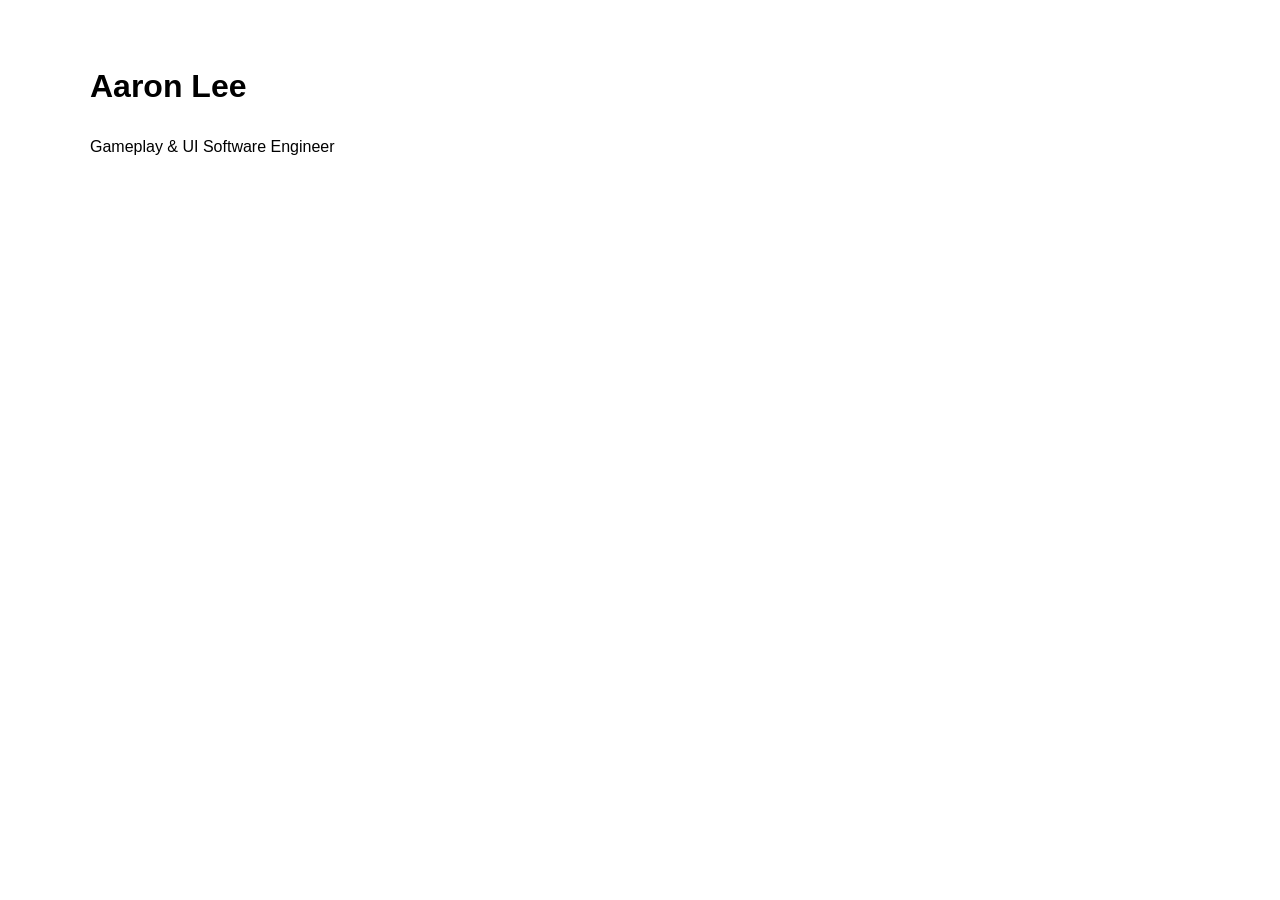
==== index.html @ a0db0496 "added basic files" ====
<!DOCTYPE html>
<html lang="en">
<head>
    <meta charset="UTF-8">
    <meta name="viewport" content="width=device-width, initial-scale=1.0">

    <title>Yoohyup Lee | Gameplay & UI Software Engineer</title>

    <link rel="stylesheet" href="style.css">
</head>

<body>

    <h1>Aaron Lee</h1>

    <p>Gameplay & UI Software Engineer</p>

    <script src="script.js"></script>

</body>
</html>
---- style.css ----
body {
    max-width: 1100px;
    margin: auto;
    padding: 40px;

    font-family: Arial, Helvetica, sans-serif;
    line-height: 1.6;
}
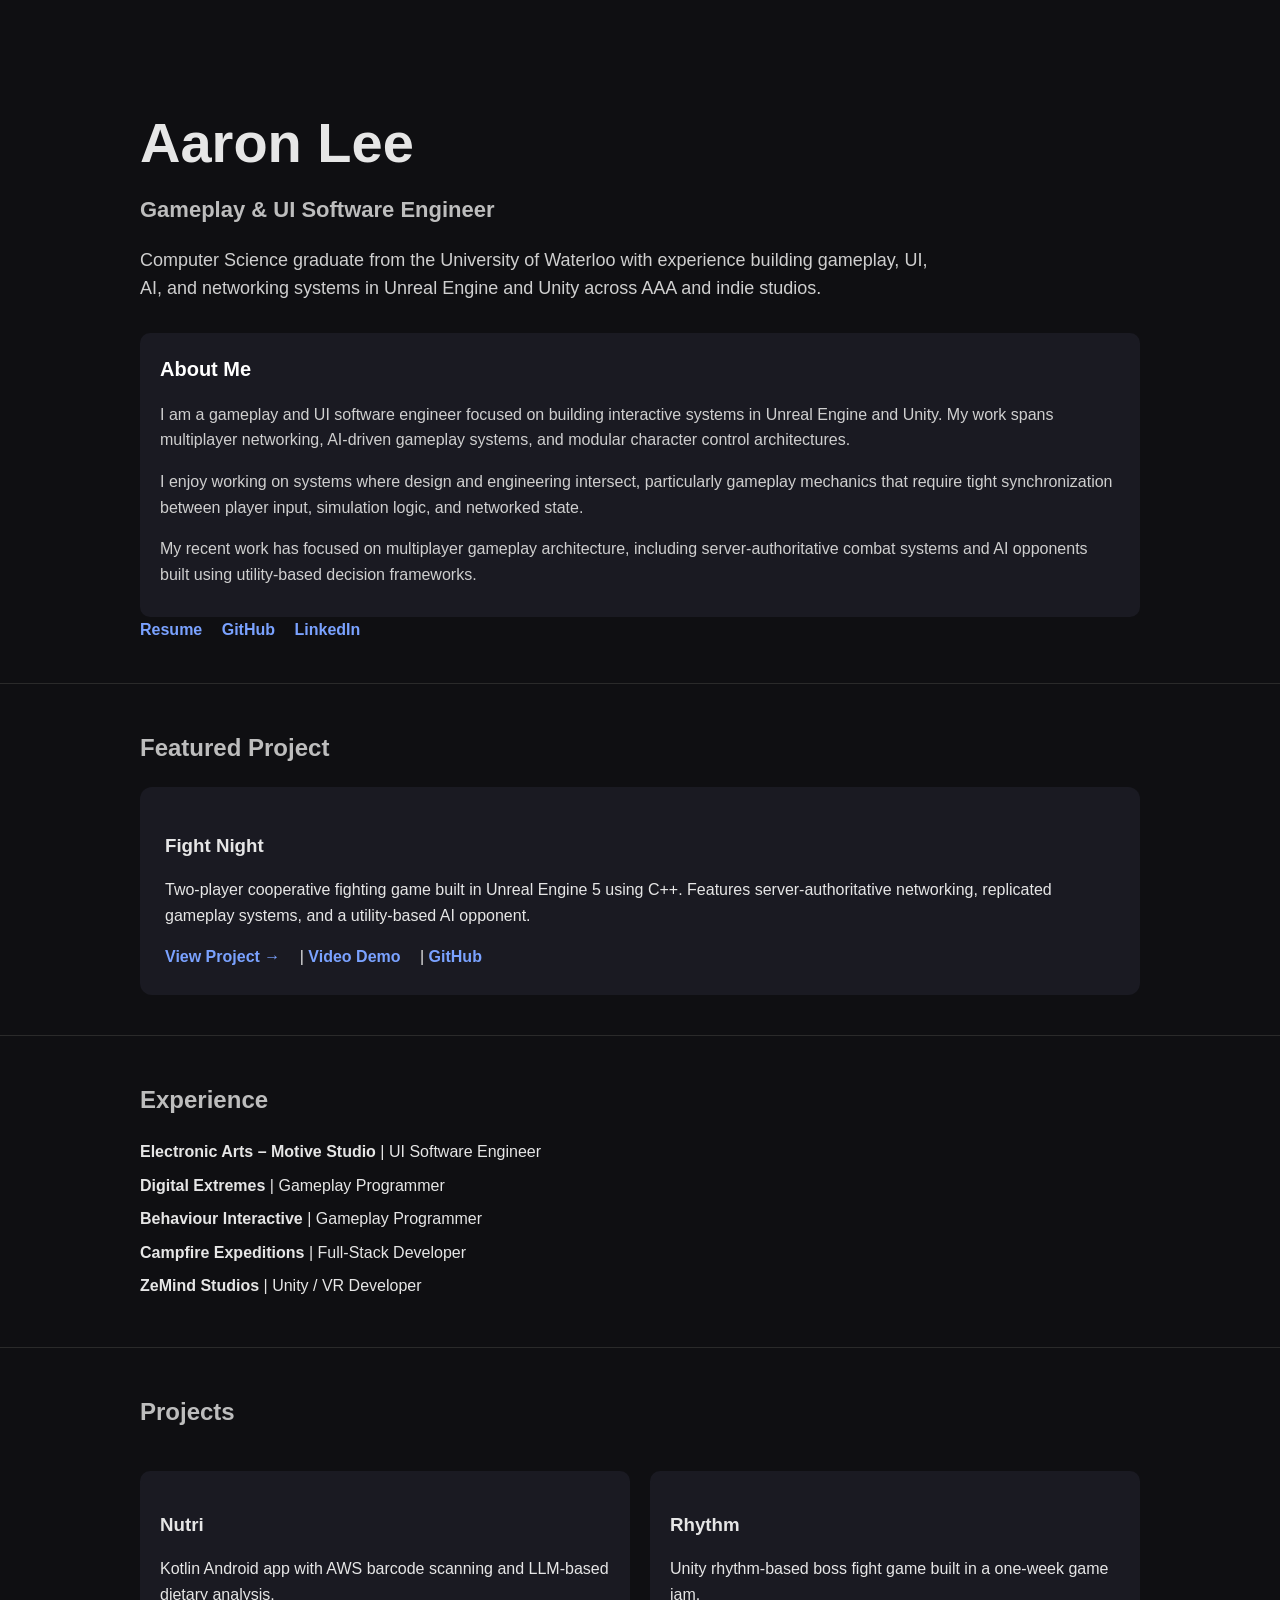
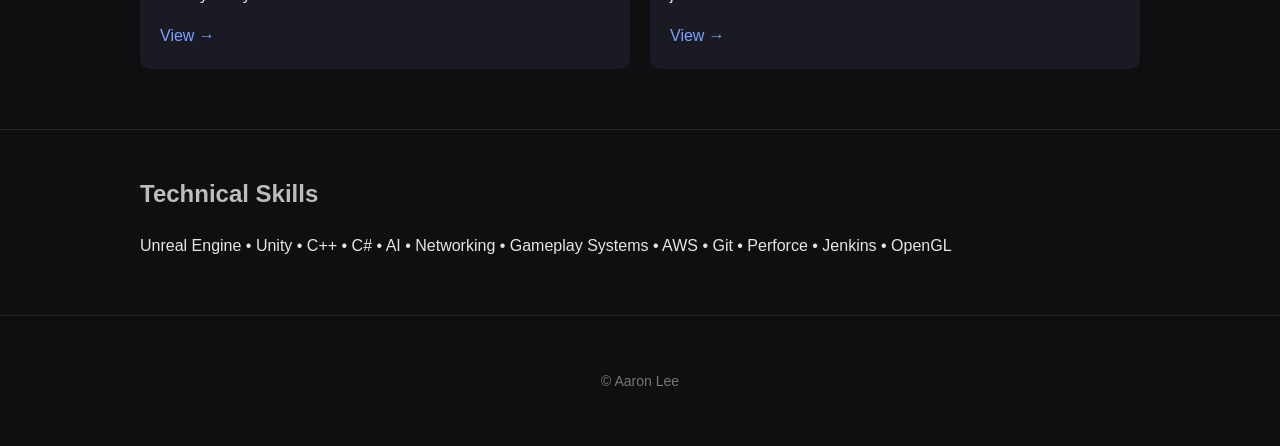
==== commit 31a48bc0: "general website setup" ====
--- a/index.html
+++ b/index.html
@@ -1,21 +1,145 @@
 <!DOCTYPE html>
 <html lang="en">
+
 <head>
     <meta charset="UTF-8">
     <meta name="viewport" content="width=device-width, initial-scale=1.0">
-
-    <title>Yoohyup Lee | Gameplay & UI Software Engineer</title>
+    <title>Aaron Lee | Gameplay & UI Software Engineer</title>
 
     <link rel="stylesheet" href="style.css">
 </head>
 
 <body>
 
+<header class="hero">
+
     <h1>Aaron Lee</h1>
 
-    <p>Gameplay & UI Software Engineer</p>
+    <h2>Gameplay & UI Software Engineer</h2>
 
-    <script src="script.js"></script>
+    <p class="summary">
+        Computer Science graduate from the University of Waterloo with experience building gameplay,
+        UI, AI, and networking systems in Unreal Engine and Unity across AAA and indie studios.
+    </p>
+
+    <section class="about">
+
+    <h2>About Me</h2>
+
+    <p>
+        I am a gameplay and UI software engineer focused on building interactive systems in Unreal Engine and Unity.
+        My work spans multiplayer networking, AI-driven gameplay systems, and modular character control architectures.
+    </p>
+
+    <p>
+        I enjoy working on systems where design and engineering intersect, particularly gameplay mechanics that require
+        tight synchronization between player input, simulation logic, and networked state.
+    </p>
+
+    <p>
+        My recent work has focused on multiplayer gameplay architecture, including server-authoritative combat systems
+        and AI opponents built using utility-based decision frameworks.
+    </p>
+
+</section>
+
+    <div class="links">
+        <a href="assets/resume/AaronLeeResume.pdf" target="_blank">Resume</a>
+        <a href="https://github.com/yooooop" target="_blank">GitHub</a>
+        <a href="#" target="_blank">LinkedIn</a>
+    </div>
+
+</header>
+
+<hr>
+
+<section>
+
+    <h2>Featured Project</h2>
+
+    <div class="featured">
+
+        <h3>Fight Night</h3>
+
+        <p>
+            Two-player cooperative fighting game built in Unreal Engine 5 using C++.
+            Features server-authoritative networking, replicated gameplay systems,
+            and a utility-based AI opponent.
+        </p>
+
+        <div class="links">
+            <a href="projects/fight_night.html">View Project →</a>
+            |
+            <a href="https://youtu.be/QqGXax4zuXY" target="_blank">Video Demo</a>
+            |
+            <a href="https://github.com/yooooop/Seattle" target="_blank">GitHub</a>
+        </div>
+
+    </div>
+
+</section>
+
+<hr>
+
+<section>
+
+    <h2>Experience</h2>
+
+    <div class="experience">
+
+        <p><strong>Electronic Arts – Motive Studio</strong> | UI Software Engineer</p>
+        <p><strong>Digital Extremes</strong> | Gameplay Programmer</p>
+        <p><strong>Behaviour Interactive</strong> | Gameplay Programmer</p>
+        <p><strong>Campfire Expeditions</strong> | Full-Stack Developer</p>
+        <p><strong>ZeMind Studios</strong> | Unity / VR Developer</p>
+
+    </div>
+
+</section>
+
+<hr>
+
+<section>
+
+    <h2>Projects</h2>
+
+    <div class="project-grid">
+
+        <div class="project-card">
+            <h3>Nutri</h3>
+            <p>Kotlin Android app with AWS barcode scanning and LLM-based dietary analysis.</p>
+            <a href="projects/nutri.html">View →</a>
+        </div>
+
+        <div class="project-card">
+            <h3>Rhythm</h3>
+            <p>Unity rhythm-based boss fight game built in a one-week game jam.</p>
+            <a href="projects/rhythm.html">View →</a>
+        </div>
+
+    </div>
+
+</section>
+
+<hr>
+
+<section>
+
+    <h2>Technical Skills</h2>
+
+    <p>
+        Unreal Engine • Unity • C++ • C# • AI • Networking • Gameplay Systems •
+        AWS • Git • Perforce • Jenkins • OpenGL
+    </p>
+
+</section>
+
+<hr>
+
+<footer>
+    <p>© Aaron Lee</p>
+</footer>
 
 </body>
+
 </html>
--- a/style.css
+++ b/style.css
@@ -1,8 +1,213 @@
 body {
-    max-width: 1100px;
-    margin: auto;
-    padding: 40px;
+    margin: 0;
+    padding: 0;
+
+    background-color: #0f0f12;
+    color: #e6e6e6;
 
     font-family: Arial, Helvetica, sans-serif;
     line-height: 1.6;
+}
+
+/* Layout */
+header, section, footer {
+    max-width: 1000px;
+    margin: auto;
+    padding: 40px 20px;
+}
+
+/* Headings */
+h1 {
+    font-size: 48px;
+    margin-bottom: 0;
+}
+
+h2 {
+    font-size: 24px;
+    color: #bdbdbd;
+    margin-top: 5px;
+}
+
+h3 {
+    margin-bottom: 5px;
+}
+
+/* Links */
+a {
+    color: #7aa2ff;
+    text-decoration: none;
+}
+
+a:hover {
+    text-decoration: underline;
+}
+
+/* Links row */
+.links a {
+    margin-right: 15px;
+    font-weight: bold;
+}
+
+/* Project cards */
+.project-card {
+    background-color: #1a1a22;
+    padding: 20px;
+    margin: 20px 0;
+
+    border-radius: 10px;
+
+    transition: transform 0.15s ease, background-color 0.15s ease;
+}
+
+.project-card:hover {
+    transform: translateY(-3px);
+    background-color: #222230;
+}
+
+/* Horizontal lines */
+hr {
+    border: none;
+    border-top: 1px solid #2a2a2a;
+    margin: 0;
+}
+
+/* Footer */
+footer {
+    text-align: center;
+    color: #777;
+    font-size: 14px;
+}
+
+/* Project page layout */
+.project-header {
+    padding-bottom: 20px;
+}
+
+.summary {
+    font-size: 18px;
+    color: #cfcfcf;
+    max-width: 800px;
+}
+
+/* Grid layout for cards */
+.grid {
+    display: grid;
+    grid-template-columns: repeat(auto-fit, minmax(250px, 1fr));
+    gap: 20px;
+}
+
+/* Card styling */
+.card {
+    background-color: #1a1a22;
+    padding: 20px;
+    border-radius: 10px;
+
+    transition: transform 0.15s ease, background-color 0.15s ease;
+}
+
+.card:hover {
+    transform: translateY(-3px);
+    background-color: #222230;
+}
+
+/* HERO SECTION */
+.hero {
+    padding-top: 60px;
+    padding-bottom: 40px;
+}
+
+.hero h1 {
+    font-size: 56px;
+    margin-bottom: 5px;
+}
+
+.hero h2 {
+    font-size: 22px;
+    color: #bdbdbd;
+}
+
+/* Featured project */
+.featured {
+    background-color: #1a1a22;
+    padding: 25px;
+    border-radius: 12px;
+    margin-top: 20px;
+}
+
+/* Experience spacing */
+.experience p {
+    margin: 8px 0;
+}
+
+/* Project grid */
+.project-grid {
+    display: grid;
+    grid-template-columns: repeat(auto-fit, minmax(250px, 1fr));
+    gap: 20px;
+}
+
+/* Slightly stronger project cards */
+.project-card {
+    background-color: #1a1a22;
+    padding: 20px;
+    border-radius: 10px;
+
+    transition: transform 0.15s ease, background-color 0.15s ease;
+}
+
+.project-card:hover {
+    transform: translateY(-3px);
+    background-color: #222230;
+}
+
+/* MEDIA GRID */
+.media-grid {
+    display: grid;
+    grid-template-columns: repeat(auto-fit, minmax(300px, 1fr));
+    gap: 20px;
+    margin-top: 20px;
+}
+
+/* MEDIA CARD */
+.media-card {
+    background-color: #1a1a22;
+    padding: 15px;
+    border-radius: 10px;
+}
+
+.media-card h3 {
+    margin-bottom: 10px;
+    font-size: 16px;
+    color: #cfcfcf;
+}
+
+/* IMAGES */
+.media-card img {
+    width: 100%;
+    border-radius: 8px;
+    border: 1px solid #2a2a2a;
+}
+
+/* FULL WIDTH MEDIA */
+.media-card.full {
+    margin-top: 20px;
+}
+
+/* ABOUT SECTION */
+.about {
+    margin-top: 30px;
+    padding: 20px;
+    background-color: #1a1a22;
+    border-radius: 10px;
+}
+
+.about h2 {
+    margin-top: 0;
+    font-size: 20px;
+    color: #ffffff;
+}
+
+.about p {
+    color: #cfcfcf;
+    margin-bottom: 10px;
 }
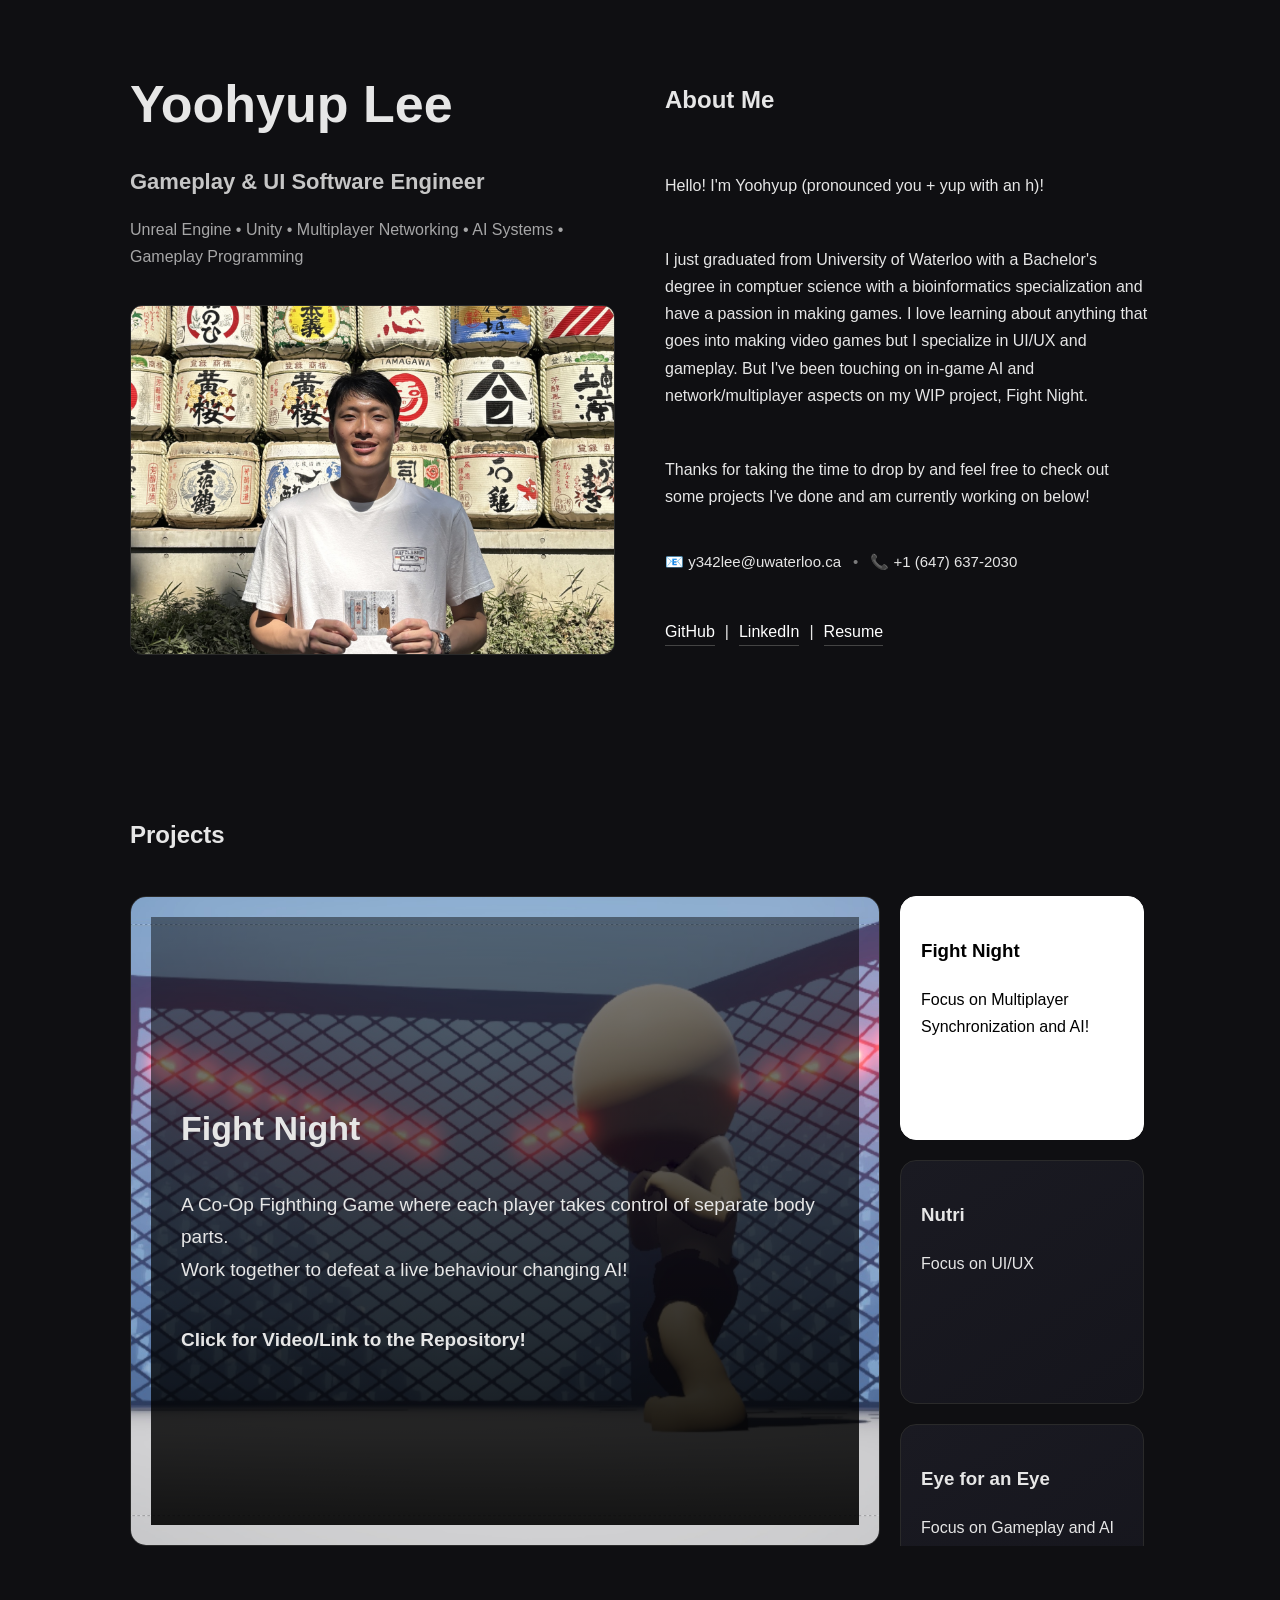
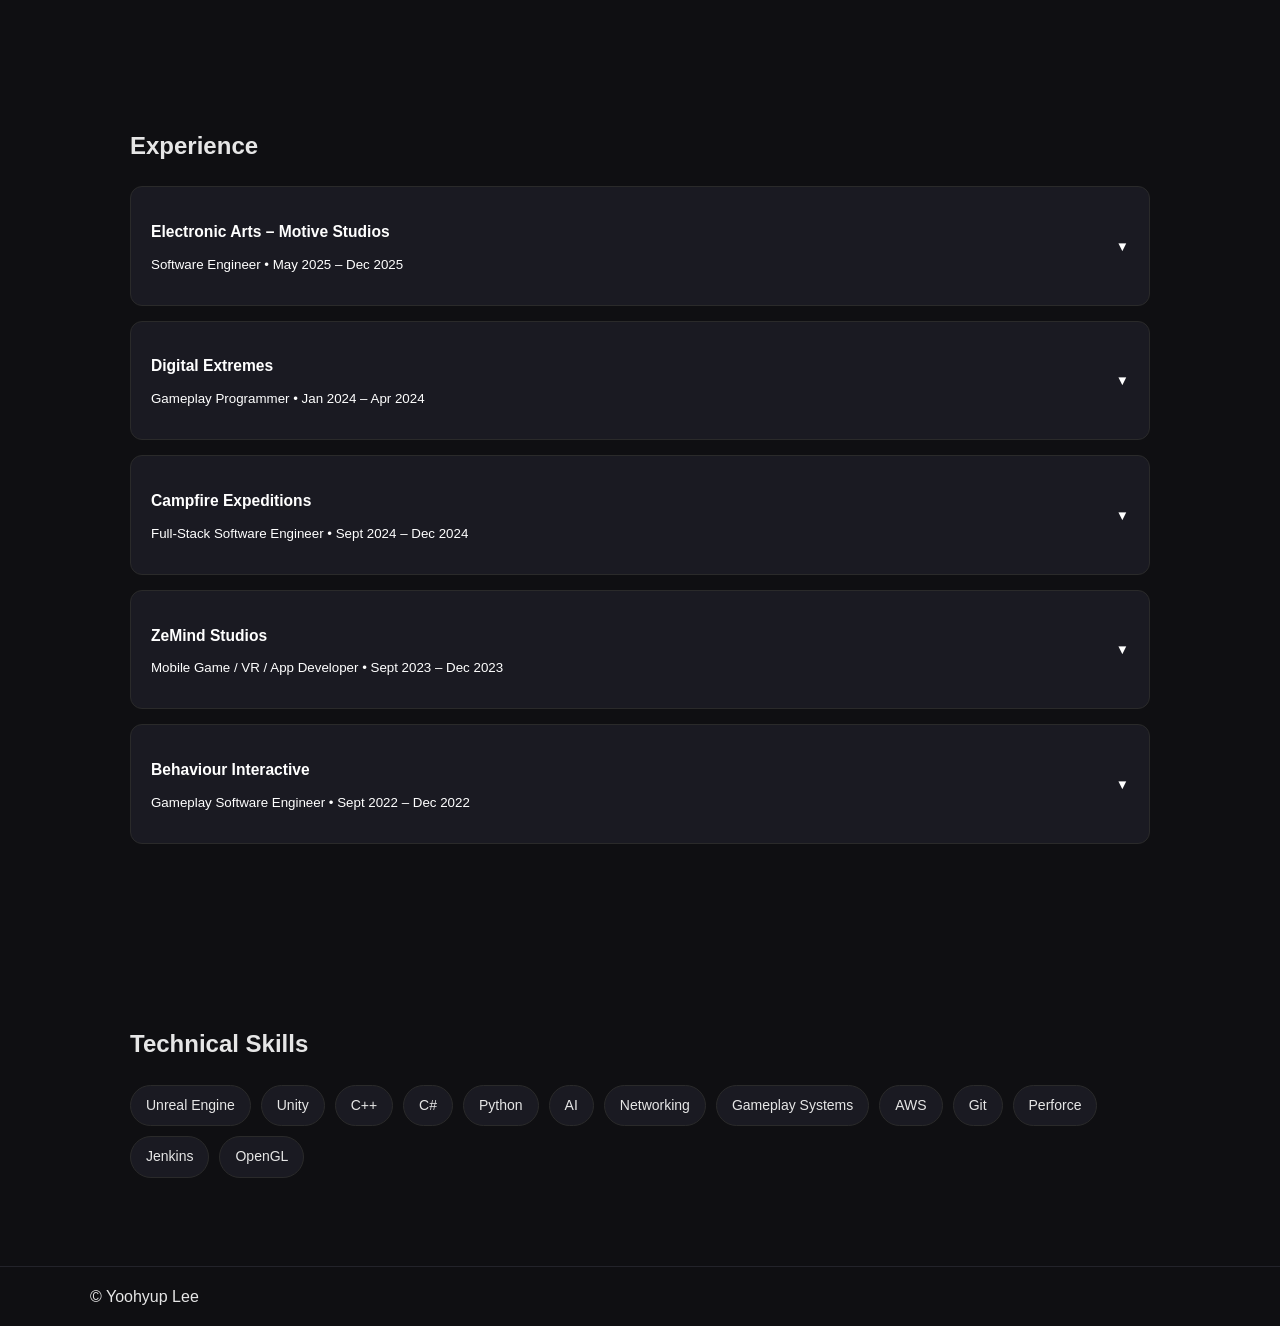
==== commit 71e2c278: "set up the website" ====
--- a/index.html
+++ b/index.html
@@ -4,142 +4,379 @@
 <head>
     <meta charset="UTF-8">
     <meta name="viewport" content="width=device-width, initial-scale=1.0">
-    <title>Aaron Lee | Gameplay & UI Software Engineer</title>
+    <title>Yoohyup Lee | Gameplay & UI Software Engineer</title>
 
     <link rel="stylesheet" href="style.css">
 </head>
 
 <body>
 
-<header class="hero">
-
-    <h1>Aaron Lee</h1>
-
-    <h2>Gameplay & UI Software Engineer</h2>
-
-    <p class="summary">
-        Computer Science graduate from the University of Waterloo with experience building gameplay,
-        UI, AI, and networking systems in Unreal Engine and Unity across AAA and indie studios.
-    </p>
-
-    <section class="about">
-
-    <h2>About Me</h2>
-
-    <p>
-        I am a gameplay and UI software engineer focused on building interactive systems in Unreal Engine and Unity.
-        My work spans multiplayer networking, AI-driven gameplay systems, and modular character control architectures.
-    </p>
-
-    <p>
-        I enjoy working on systems where design and engineering intersect, particularly gameplay mechanics that require
-        tight synchronization between player input, simulation logic, and networked state.
-    </p>
-
-    <p>
-        My recent work has focused on multiplayer gameplay architecture, including server-authoritative combat systems
-        and AI opponents built using utility-based decision frameworks.
-    </p>
+<header class="hero-section">
+
+    <div class="hero-grid">
+
+        <!-- LEFT SIDE -->
+        <div class="hero-left">
+
+            <h1>Yoohyup Lee</h1>
+
+            <h2>Gameplay & UI Software Engineer</h2>
+
+            <p class="hero-skills">
+                Unreal Engine • Unity • Multiplayer Networking • AI Systems • Gameplay Programming
+            </p>
+
+            <img src="assets/images/me.jpg" class="hero-image" alt="Profile Picture">
+
+        </div>
+
+        <!-- RIGHT SIDE -->
+        <div class="hero-right">
+
+            <h2>About Me</h2>
+
+            <p>
+                Hello! I'm Yoohyup (pronounced you + yup with an h)! 
+            </p>
+
+            <p>
+                I just graduated from University of Waterloo with a 
+                Bachelor's degree in comptuer science with a bioinformatics specialization and have a passion in making 
+                games. I love learning about anything that goes into making video games but I specialize in UI/UX and gameplay.
+                But I've been touching on in-game AI and network/multiplayer aspects on my WIP project, Fight Night. 
+            </p>
+
+            <p>
+                Thanks for taking the time to drop by and feel free to check out some projects I've done and am currently working on below!
+            </p>
+
+            <div class="hero-contact">
+
+                <a href="mailto:y342lee@uwaterloo.ca">
+                    📧 y342lee@uwaterloo.ca
+                </a>
+
+                <span>•</span>
+
+                <a href="tel:+1 (647) 637-2030">
+                    📞 +1 (647) 637-2030
+                </a>
+
+            </div>
+
+            <div class="hero-links">
+
+                <a href="https://github.com/yooooop" target="_blank">GitHub</a>
+                |
+                <a href="https://www.linkedin.com/in/yoohyup-lee-848a4423a/" target="_blank">LinkedIn</a>
+                |
+                <a href="assets/resume/Resume Yoohyup Lee.pdf" target="_blank">Resume</a>
+
+            </div>
+
+            
+        </div>
+
+    </div>
+
+</header>
+
+<section class="projects-section">
+
+    <h2>Projects</h2>
+
+    <div class="projects-grid">
+
+        <!-- FEATURED -->
+        <div class="project-card featured"
+             id="featured-card"
+             onmouseenter="playPreview(this)"
+             onmouseleave="pausePreview(this)"
+             onclick="openFeaturedModal()">
+
+            <img class="project-bg static" id="featured-img">
+            <img class="project-bg hover" id="featured-gif">
+
+            <div class="project-overlay">
+                <h3 id="featured-title">Fight Night</h3>
+                <p id="featured-desc"></p>
+                <p><strong>Click for Video/Link to the Repository!</strong></p>
+            </div>
+
+        </div>
+
+        <!-- SIDE LIST -->
+        <div class="project-side">
+
+            <div class="project-card square"
+                 onclick="setActiveProject('fightnight', this)">
+                <h3>Fight Night</h3>
+                <p>Focus on Multiplayer Synchronization and AI!</p>
+            </div>
+
+            <div class="project-card square"
+                 onclick="setActiveProject('nutri', this)">
+                <h3>Nutri</h3>
+                <p>Focus on UI/UX</p>
+            </div>
+
+            <div class="project-card square"
+                 onclick="setActiveProject('eye', this)">
+                <h3>Eye for an Eye</h3>
+                <p>Focus on Gameplay and AI</p>
+            </div>
+
+            <div class="project-card square"
+                 onclick="setActiveProject('rhythm', this)">
+                <h3>Rhythm</h3>
+                <p>Focus on Gameplay and Timing</p>
+            </div>
+
+            <div class="project-card square"
+                 onclick="setActiveProject('bio', this)">
+                <h3>Bioinformatics</h3>
+                <p>Focus on Machine Learning</p>
+            </div>
+
+        </div>
+
+    </div>
 
 </section>
 
-    <div class="links">
-        <a href="assets/resume/AaronLeeResume.pdf" target="_blank">Resume</a>
-        <a href="https://github.com/yooooop" target="_blank">GitHub</a>
-        <a href="#" target="_blank">LinkedIn</a>
-    </div>
-
-</header>
+<section>
+
+    <h2>Experience</h2>
+
+    <div class="expandable-card">
+
+        <button class="expand-btn">
+
+            <div class="expand-summary">
+
+                <h3>Electronic Arts – Motive Studios</h3>
+
+                <p>
+                    Software Engineer • May 2025 – Dec 2025
+                </p>
+
+            </div>
+
+            <span class="expand-arrow">▼</span>
+
+        </button>
+
+        <div class="expand-content">
+
+            <p>
+                Contributed to the development of the upcoming Iron Man title in Unreal Engine 5.
+            </p>
+
+            <ul>
+                <li>Implemented UI systems for armor selection and flight mechanics.</li>
+                <li>Integrated telemetry events used for automated gameplay data collection.</li>
+                <li>Designed and developed internal ImGui tools for programmers and animators.</li>
+                <li>Implemented bone-highlighting visualization tools to improve debugging workflows.</li>
+            </ul>
+
+            <p>
+                <strong>Technologies:</strong> Unreal Engine 5, C++, ImGui
+            </p>
+
+        </div>
+
+    </div>
+
+    <div class="expandable-card">
+
+        <button class="expand-btn">
+
+            <div class="expand-summary">
+
+                <h3>Digital Extremes</h3>
+
+                <p>
+                    Gameplay Programmer • Jan 2024 – Apr 2024
+                </p>
+
+            </div>
+
+            <span class="expand-arrow">▼</span>
+
+        </button>
+
+        <div class="expand-content">
+
+            <ul>
+                <li>Implemented gameplay ability improvements using C++ and Lua.</li>
+                <li>Applied kinematic equations to calculate projectile trajectories and parabolic motion.</li>
+                <li>Developed enemy AI using behavior trees and decision logic.</li>
+                <li>Added new melee attacks and resolved pathfinding and idle-state issues.</li>
+            </ul>
+
+            <p>
+                <strong>Technologies:</strong> C++, Lua, AI Systems, Gameplay Programming
+            </p>
+
+        </div>
+
+    </div>
+
+    <div class="expandable-card">
+
+        <button class="expand-btn">
+
+            <div class="expand-summary">
+
+                <h3>Campfire Expeditions</h3>
+
+                <p>
+                    Full-Stack Software Engineer • Sept 2024 – Dec 2024
+                </p>
+
+            </div>
+
+            <span class="expand-arrow">▼</span>
+
+        </button>
+
+        <div class="expand-content">
+
+            <ul>
+                <li>Implemented backend endpoints and cloud functions using Cloud Firestore.</li>
+                <li>Developed in-game notification systems using Firebase Notifications.</li>
+                <li>Contributed to shipping Campfire: Cozy Friends from closed beta to Steam Next Fest.</li>
+                <li>Helped support a 12% player increase during the event period.</li>
+            </ul>
+
+            <p>
+                <strong>Technologies:</strong> Firebase, Cloud Firestore, Backend Development
+            </p>
+
+        </div>
+
+    </div>
+
+    <div class="expandable-card">
+
+        <button class="expand-btn">
+
+            <div class="expand-summary">
+
+                <h3>ZeMind Studios</h3>
+
+                <p>
+                    Mobile Game / VR / App Developer • Sept 2023 – Dec 2023
+                </p>
+
+            </div>
+
+            <span class="expand-arrow">▼</span>
+
+        </button>
+
+        <div class="expand-content">
+
+            <ul>
+                <li>Developed VR motion-tracking systems in Unity using C#.</li>
+                <li>Implemented UI systems for VR simulation software.</li>
+                <li>Resolved issues using log analysis and Jenkins test reports.</li>
+                <li>Integrated subscription workflows into a VR meditation application.</li>
+            </ul>
+
+            <p>
+                <strong>Technologies:</strong> Unity, C#, Jenkins, VR Development
+            </p>
+
+        </div>
+
+    </div>
+
+    <div class="expandable-card">
+
+        <button class="expand-btn">
+
+            <div class="expand-summary">
+
+                <h3>Behaviour Interactive</h3>
+
+                <p>
+                    Gameplay Software Engineer • Sept 2022 – Dec 2022
+                </p>
+
+            </div>
+
+            <span class="expand-arrow">▼</span>
+
+        </button>
+
+        <div class="expand-content">
+
+            <ul>
+                <li>Implemented gameplay mechanics for an unannounced multiplayer title.</li>
+                <li>Developed modular weapon systems using reusable gameplay architecture.</li>
+                <li>Implemented a spherical camera system using vector mathematics and trigonometry.</li>
+                <li>Collaborated with designers and gameplay engineers on multiplayer features.</li>
+            </ul>
+
+            <p>
+                <strong>Technologies:</strong> C++, Multiplayer Systems, Gameplay Programming
+            </p>
+
+        </div>
+
+    </div>
+
+</section>
+
+<section>
+
+    <h2>Technical Skills</h2>
+
+    <div class="skills-container">
+
+    <div class="skill-chip">Unreal Engine</div>
+    <div class="skill-chip">Unity</div>
+    <div class="skill-chip">C++</div>
+    <div class="skill-chip">C#</div>
+    <div class="skill-chip">Python</div>
+    <div class="skill-chip">AI</div>
+    <div class="skill-chip">Networking</div>
+    <div class="skill-chip">Gameplay Systems</div>
+    <div class="skill-chip">AWS</div>
+    <div class="skill-chip">Git</div>
+    <div class="skill-chip">Perforce</div>
+    <div class="skill-chip">Jenkins</div>
+    <div class="skill-chip">OpenGL</div>
+
+</div>
+
+</section>
 
 <hr>
 
-<section>
-
-    <h2>Featured Project</h2>
-
-    <div class="featured">
-
-        <h3>Fight Night</h3>
-
-        <p>
-            Two-player cooperative fighting game built in Unreal Engine 5 using C++.
-            Features server-authoritative networking, replicated gameplay systems,
-            and a utility-based AI opponent.
-        </p>
-
-        <div class="links">
-            <a href="projects/fight_night.html">View Project →</a>
-            |
-            <a href="https://youtu.be/QqGXax4zuXY" target="_blank">Video Demo</a>
-            |
-            <a href="https://github.com/yooooop/Seattle" target="_blank">GitHub</a>
-        </div>
-
-    </div>
-
-</section>
-
-<hr>
-
-<section>
-
-    <h2>Experience</h2>
-
-    <div class="experience">
-
-        <p><strong>Electronic Arts – Motive Studio</strong> | UI Software Engineer</p>
-        <p><strong>Digital Extremes</strong> | Gameplay Programmer</p>
-        <p><strong>Behaviour Interactive</strong> | Gameplay Programmer</p>
-        <p><strong>Campfire Expeditions</strong> | Full-Stack Developer</p>
-        <p><strong>ZeMind Studios</strong> | Unity / VR Developer</p>
-
-    </div>
-
-</section>
-
-<hr>
-
-<section>
-
-    <h2>Projects</h2>
-
-    <div class="project-grid">
-
-        <div class="project-card">
-            <h3>Nutri</h3>
-            <p>Kotlin Android app with AWS barcode scanning and LLM-based dietary analysis.</p>
-            <a href="projects/nutri.html">View →</a>
-        </div>
-
-        <div class="project-card">
-            <h3>Rhythm</h3>
-            <p>Unity rhythm-based boss fight game built in a one-week game jam.</p>
-            <a href="projects/rhythm.html">View →</a>
-        </div>
-
-    </div>
-
-</section>
-
-<hr>
-
-<section>
-
-    <h2>Technical Skills</h2>
-
-    <p>
-        Unreal Engine • Unity • C++ • C# • AI • Networking • Gameplay Systems •
-        AWS • Git • Perforce • Jenkins • OpenGL
-    </p>
-
-</section>
-
-<hr>
-
 <footer>
-    <p>© Aaron Lee</p>
+    <p>© Yoohyup Lee</p>
 </footer>
 
+<!-- MODAL BACKDROP -->
+<div id="modal-backdrop" class="modal-backdrop" onclick="closeModal()"></div>
+
+<!-- MODAL -->
+<div id="modal" class="modal">
+
+    <div class="modal-content">
+
+        <span class="close-btn" onclick="closeModal()">×</span>
+
+        <div id="modal-body"></div>
+
+    </div>
+
+</div>
+
 </body>
 
-</html>+</html>
+
+<script src="script.js"></script>
--- a/style.css
+++ b/style.css
@@ -1,213 +1,438 @@
+/* =========================
+   GLOBAL
+========================= */
+
 body {
     margin: 0;
     padding: 0;
-
     background-color: #0f0f12;
     color: #e6e6e6;
-
     font-family: Arial, Helvetica, sans-serif;
-    line-height: 1.6;
-}
-
-/* Layout */
-header, section, footer {
-    max-width: 1000px;
+    line-height: 1.7;
+}
+
+html {
+    scroll-behavior: smooth;
+}
+
+* {
+    box-sizing: border-box;
+}
+
+main, header, section, footer {
+    max-width: 1100px;
     margin: auto;
-    padding: 40px 20px;
-}
-
-/* Headings */
-h1 {
-    font-size: 48px;
-    margin-bottom: 0;
-}
-
-h2 {
-    font-size: 24px;
-    color: #bdbdbd;
-    margin-top: 5px;
-}
-
-h3 {
-    margin-bottom: 5px;
-}
-
-/* Links */
-a {
-    color: #7aa2ff;
-    text-decoration: none;
-}
-
-a:hover {
-    text-decoration: underline;
-}
-
-/* Links row */
-.links a {
-    margin-right: 15px;
-    font-weight: bold;
-}
-
-/* Project cards */
-.project-card {
-    background-color: #1a1a22;
-    padding: 20px;
-    margin: 20px 0;
-
-    border-radius: 10px;
-
-    transition: transform 0.15s ease, background-color 0.15s ease;
-}
-
-.project-card:hover {
-    transform: translateY(-3px);
-    background-color: #222230;
-}
-
-/* Horizontal lines */
+}
+
+section {
+    padding: 80px 40px;
+}
+
 hr {
     border: none;
-    border-top: 1px solid #2a2a2a;
+    border-top: 1px solid #23232a;
+}
+
+/* =========================
+   HERO
+========================= */
+
+.hero-grid {
+    display: grid;
+    grid-template-columns: 1fr 1fr;
+    gap: 50px;
+    margin: 60px auto;
+    padding: 0 40px;
+}
+
+.hero-left, .hero-right {
+    display: flex;
+    flex-direction: column;
+    gap: 15px;
+}
+
+.hero-left h1 {
+    font-size: 52px;
     margin: 0;
 }
 
-/* Footer */
-footer {
-    text-align: center;
-    color: #777;
+.hero-left h2 {
+    font-size: 22px;
+    opacity: 0.85;
+    margin: 0;
+}
+
+.hero-skills {
+    opacity: 0.7;
+    margin: 0;
+}
+
+.hero-image {
+    width: 100%;
+    margin-top: 20px;
+    border-radius: 12px;
+    border: 1px solid #2a2a2a;
+    object-fit: cover;
+    max-height: 350px;
+}
+
+.hero-links {
+    margin-top: 20px;
+    display: flex;
+    gap: 10px;
+}
+
+.hero-links a {
+    color: white;
+    text-decoration: none;
+    border-bottom: 1px solid #444;
+}
+
+.hero-links a:hover {
+    border-bottom: 1px solid #fff;
+}
+
+.hero-contact {
+    display: flex;
+    align-items: center;
+    gap: 12px;
+
+    margin-top: 8px;
+    margin-bottom: 8px;
+
+    font-size: 15px;
+}
+
+.hero-contact a {
+    color: #e6e6e6;
+    text-decoration: none;
+    transition: color 0.2s ease;
+}
+
+.hero-contact a:hover {
+    color: white;
+}
+
+.hero-contact span {
+    opacity: 0.5;
+}
+
+/* =========================
+   PROJECTS LAYOUT
+========================= */
+
+.projects-section {
+    display: flex;
+    flex-direction: column;
+    gap: 20px;
+}
+
+.projects-grid {
+    display: grid;
+    grid-template-columns: 3fr 1fr;
+    gap: 20px;
+    height: 650px;
+    align-items: stretch;
+}
+
+/* =========================
+   FEATURED CARD
+========================= */
+
+.project-card.featured {
+    position: relative;
+    height: 100%;
+    overflow: hidden;
+    border-radius: 16px;
+    border: 1px solid #2a2a2a;
+    cursor: pointer;
+}
+
+.project-bg {
+    position: absolute;
+    inset: 0;
+    width: 100%;
+    height: 100%;
+    object-fit: cover;
+    transition: opacity 0.25s ease, transform 0.3s ease;
+}
+
+.project-bg.hover {
+    opacity: 0;
+}
+
+.project-card.featured:hover .static {
+    opacity: 0;
+}
+
+.project-card.featured:hover .hover {
+    opacity: 1;
+}
+
+.project-overlay {
+    position: relative;
+    z-index: 2;
+    height: 100%;
+    display: flex;
+    flex-direction: column;
+    justify-content: center;
+    padding: 30px;
+    background: linear-gradient(
+        to bottom,
+        rgba(0,0,0,0.45),
+        rgba(0,0,0,0.9)
+    );
+
+    transition: opacity .25s ease;
+}
+
+.project-overlay h3 {
+    font-size: 34px;
+    margin-bottom: 12px;
+}
+
+.project-overlay p {
+    font-size: 19px;
+}
+
+.project-card.featured:hover .project-overlay {
+    opacity: 0;
+}
+
+/* =========================
+   SIDE PROJECT LIST
+========================= */
+
+.project-side {
+    display: flex;
+    flex-direction: column;
+    gap: 20px;
+    height: 100%;
+    overflow-y: auto;
+    padding-right: 6px;
+    min-height: 0;
+}
+
+/* scrollbar */
+.project-side::-webkit-scrollbar {
+    width: 6px;
+}
+
+.project-side::-webkit-scrollbar-track {
+    background: transparent;
+}
+
+.project-side::-webkit-scrollbar-thumb {
+    background: #333;
+    border-radius: 10px;
+}
+
+.project-side::-webkit-scrollbar-thumb:hover {
+    background: #555;
+}
+
+/* =========================
+   PROJECT CARDS
+========================= */
+
+.project-card {
+    background: linear-gradient(145deg, #1a1a22, #15151c);
+    border: 1px solid #2a2a2a;
+    border-radius: 16px;
+    cursor: pointer;
+    padding: 20px;
+    transition: 0.2s ease;
+    position: relative;
+    overflow: hidden;
+}
+
+.project-card:hover {
+    transform: translateY(-5px);
+    border-color: #3a3a3a;
+    box-shadow: 0 15px 40px rgba(0,0,0,0.35);
+}
+
+.project-card.square {
+    aspect-ratio: 1 / 1;
+    width: 100%;
+
+    flex: 0 0 auto;      /* IMPORTANT: prevents flex squish */
+    min-height: 0;       /* prevents weird grid/flex compression */
+}
+
+.project-card.square.active {
+    background: white;
+    color: black;
+    border-color: white;
+}
+
+.project-card.square.active h3,
+.project-card.square.active p {
+    color: black;
+}
+
+/* =========================
+   SKILLS
+========================= */
+
+.skills-container {
+    display: flex;
+    flex-wrap: wrap;
+    gap: 10px;
+}
+
+.skill-chip {
+    padding: 8px 15px;
+    background-color: #1a1a22;
+    border: 1px solid #2a2a2a;
+    border-radius: 999px;
     font-size: 14px;
 }
 
-/* Project page layout */
-.project-header {
+/* =========================
+   EXPANDABLE
+========================= */
+
+.expandable-card {
+    background-color: #1a1a22;
+    border: 1px solid #2a2a2a;
+    border-radius: 12px;
+    margin-top: 15px;
+    overflow: hidden;
+}
+
+.expand-btn {
+    width: 100%;
+    background: none;
+    border: none;
+    color: white;
+    cursor: pointer;
+    text-align: left;
+    padding: 20px;
+
+    display: flex;
+    justify-content: space-between;
+    align-items: center;
+}
+
+.expand-btn:hover {
+    background-color: #222230;
+}
+
+.expand-content {
+    max-height: 0;
+    overflow: hidden;
+    transition: max-height 0.3s ease;
+    padding: 0 20px;
+}
+
+.expand-content.active {
+    max-height: 3000px;
     padding-bottom: 20px;
 }
 
-.summary {
-    font-size: 18px;
-    color: #cfcfcf;
+.expand-arrow {
+    display: inline-block;      /* IMPORTANT */
+    transform-origin: center;   /* explicit */
+    transition: transform 0.3s ease;
+}
+
+.expand-arrow.active {
+    transform: rotate(180deg);
+}
+
+.expand-summary {
+    flex: 1;
+}
+
+/* =========================
+   MODAL
+========================= */
+
+.modal-backdrop {
+    position: fixed;
+    inset: 0;
+    background: rgba(0,0,0,0.6);
+    opacity: 0;
+    pointer-events: none;
+    transition: 0.2s ease;
+    z-index: 999;
+}
+
+.modal-backdrop.active {
+    opacity: 1;
+    pointer-events: all;
+}
+
+.modal {
+    position: fixed;
+    top: 50%;
+    left: 50%;
+    transform: translate(-50%, -50%) scale(0.9);
+    width: 70%;
+    max-height: 80vh;
+    overflow-y: auto;
+    background: #1a1a22;
+    border-radius: 15px;
+    padding: 20px;
+    opacity: 0;
+    pointer-events: none;
+    transition: 0.2s ease;
+    z-index: 1000;
+}
+
+.modal.active {
+    opacity: 1;
+    pointer-events: all;
+    transform: translate(-50%, -50%) scale(1);
+}
+
+.modal-video {
+    display: flex;
+    justify-content: center;
+
+    margin: 30px 0;
+}
+
+.modal-video iframe {
+    width: 100%;
     max-width: 800px;
-}
-
-/* Grid layout for cards */
-.grid {
-    display: grid;
-    grid-template-columns: repeat(auto-fit, minmax(250px, 1fr));
-    gap: 20px;
-}
-
-/* Card styling */
-.card {
-    background-color: #1a1a22;
-    padding: 20px;
-    border-radius: 10px;
-
-    transition: transform 0.15s ease, background-color 0.15s ease;
-}
-
-.card:hover {
-    transform: translateY(-3px);
-    background-color: #222230;
-}
-
-/* HERO SECTION */
-.hero {
-    padding-top: 60px;
-    padding-bottom: 40px;
-}
-
-.hero h1 {
-    font-size: 56px;
-    margin-bottom: 5px;
-}
-
-.hero h2 {
-    font-size: 22px;
-    color: #bdbdbd;
-}
-
-/* Featured project */
-.featured {
-    background-color: #1a1a22;
-    padding: 25px;
+
+    border: none;
     border-radius: 12px;
-    margin-top: 20px;
-}
-
-/* Experience spacing */
-.experience p {
-    margin: 8px 0;
-}
-
-/* Project grid */
-.project-grid {
-    display: grid;
-    grid-template-columns: repeat(auto-fit, minmax(250px, 1fr));
-    gap: 20px;
-}
-
-/* Slightly stronger project cards */
-.project-card {
-    background-color: #1a1a22;
-    padding: 20px;
-    border-radius: 10px;
-
-    transition: transform 0.15s ease, background-color 0.15s ease;
-}
-
-.project-card:hover {
-    transform: translateY(-3px);
-    background-color: #222230;
-}
-
-/* MEDIA GRID */
-.media-grid {
-    display: grid;
-    grid-template-columns: repeat(auto-fit, minmax(300px, 1fr));
-    gap: 20px;
-    margin-top: 20px;
-}
-
-/* MEDIA CARD */
-.media-card {
-    background-color: #1a1a22;
-    padding: 15px;
-    border-radius: 10px;
-}
-
-.media-card h3 {
-    margin-bottom: 10px;
-    font-size: 16px;
-    color: #cfcfcf;
-}
-
-/* IMAGES */
-.media-card img {
-    width: 100%;
+}
+
+.modal-links {
+    display: flex;
+    justify-content: center;
+
+    margin-bottom: 30px;
+}
+
+.modal-links a {
+    background: white;
+    color: black;
+
+    text-decoration: none;
+
+    padding: 12px 22px;
+
     border-radius: 8px;
-    border: 1px solid #2a2a2a;
-}
-
-/* FULL WIDTH MEDIA */
-.media-card.full {
-    margin-top: 20px;
-}
-
-/* ABOUT SECTION */
-.about {
-    margin-top: 30px;
-    padding: 20px;
-    background-color: #1a1a22;
-    border-radius: 10px;
-}
-
-.about h2 {
-    margin-top: 0;
-    font-size: 20px;
-    color: #ffffff;
-}
-
-.about p {
-    color: #cfcfcf;
-    margin-bottom: 10px;
+
+    font-weight: bold;
+
+    transition: .2s;
+}
+
+.modal-links a:hover {
+    transform: translateY(-2px);
+}
+
+.close-btn {
+    position: absolute;
+    top: 10px;
+    right: 15px;
+    font-size: 24px;
+    cursor: pointer;
+    color: #fff;
 }
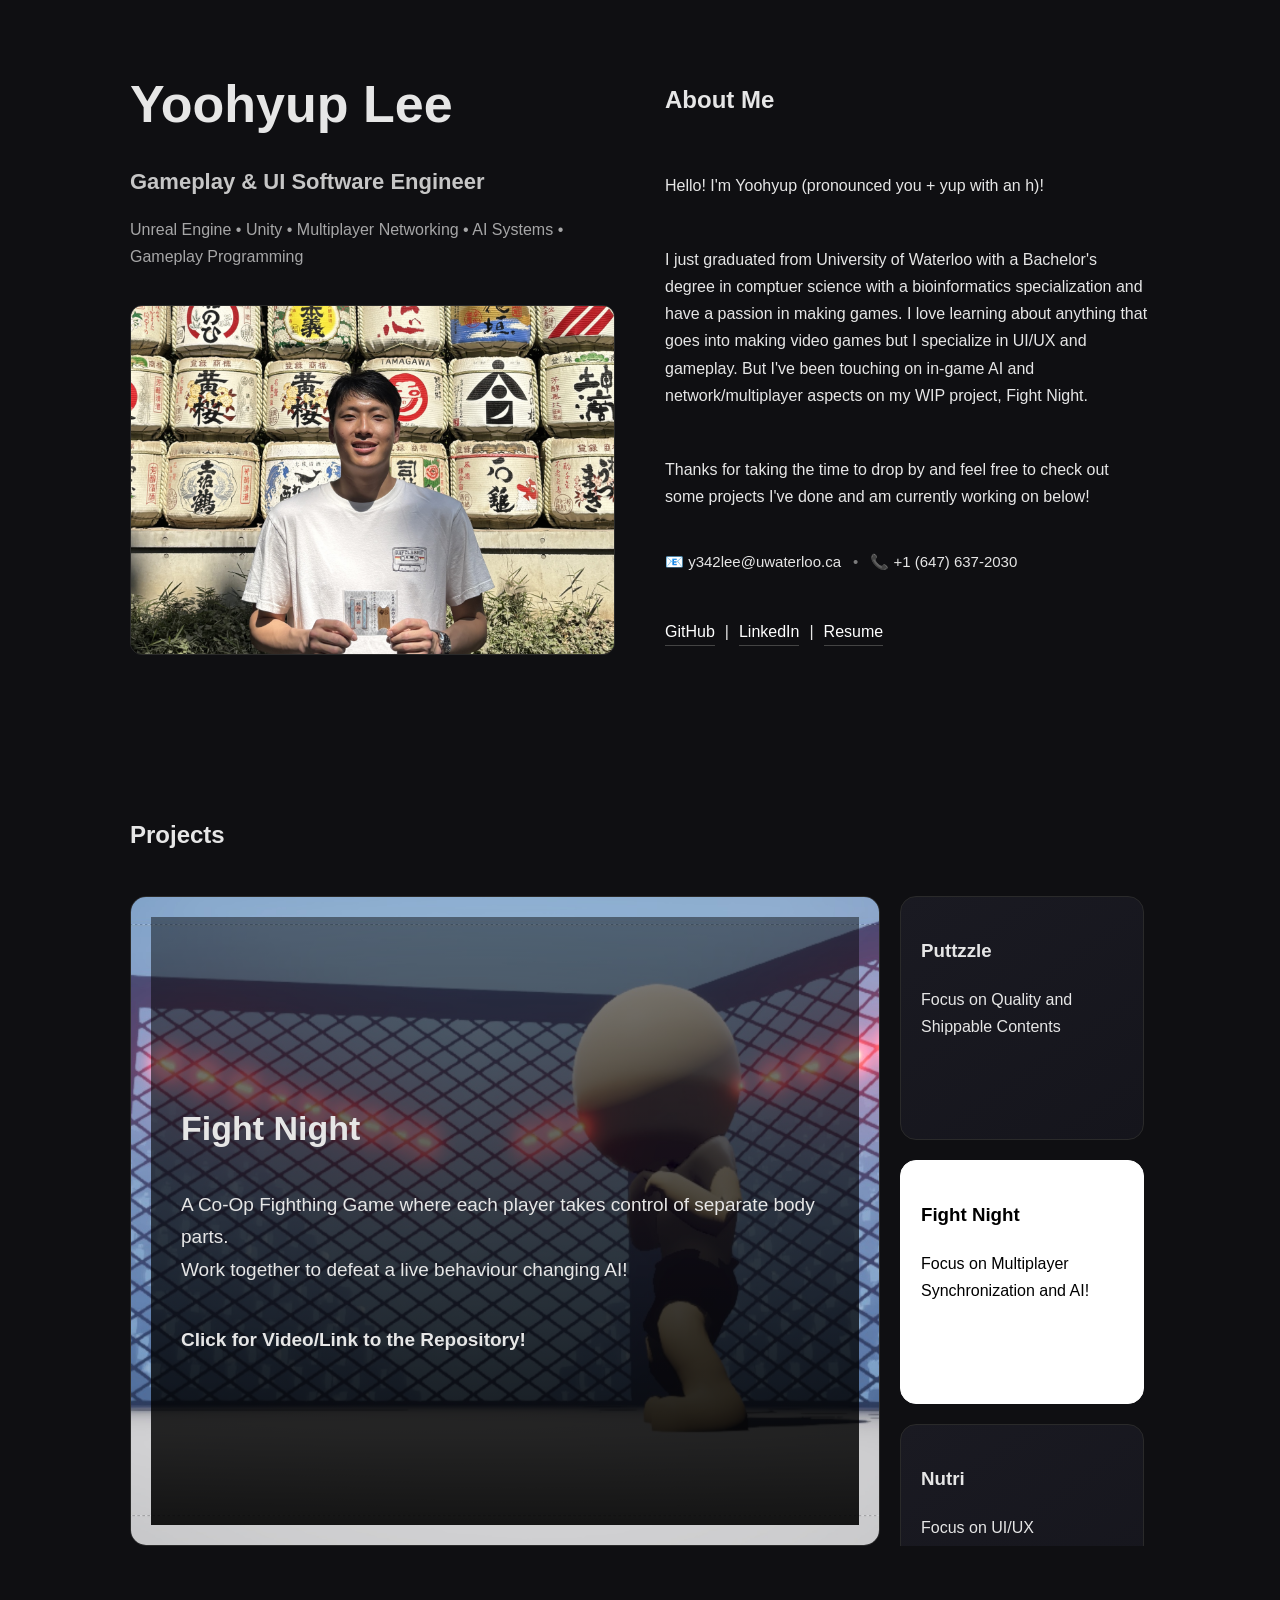
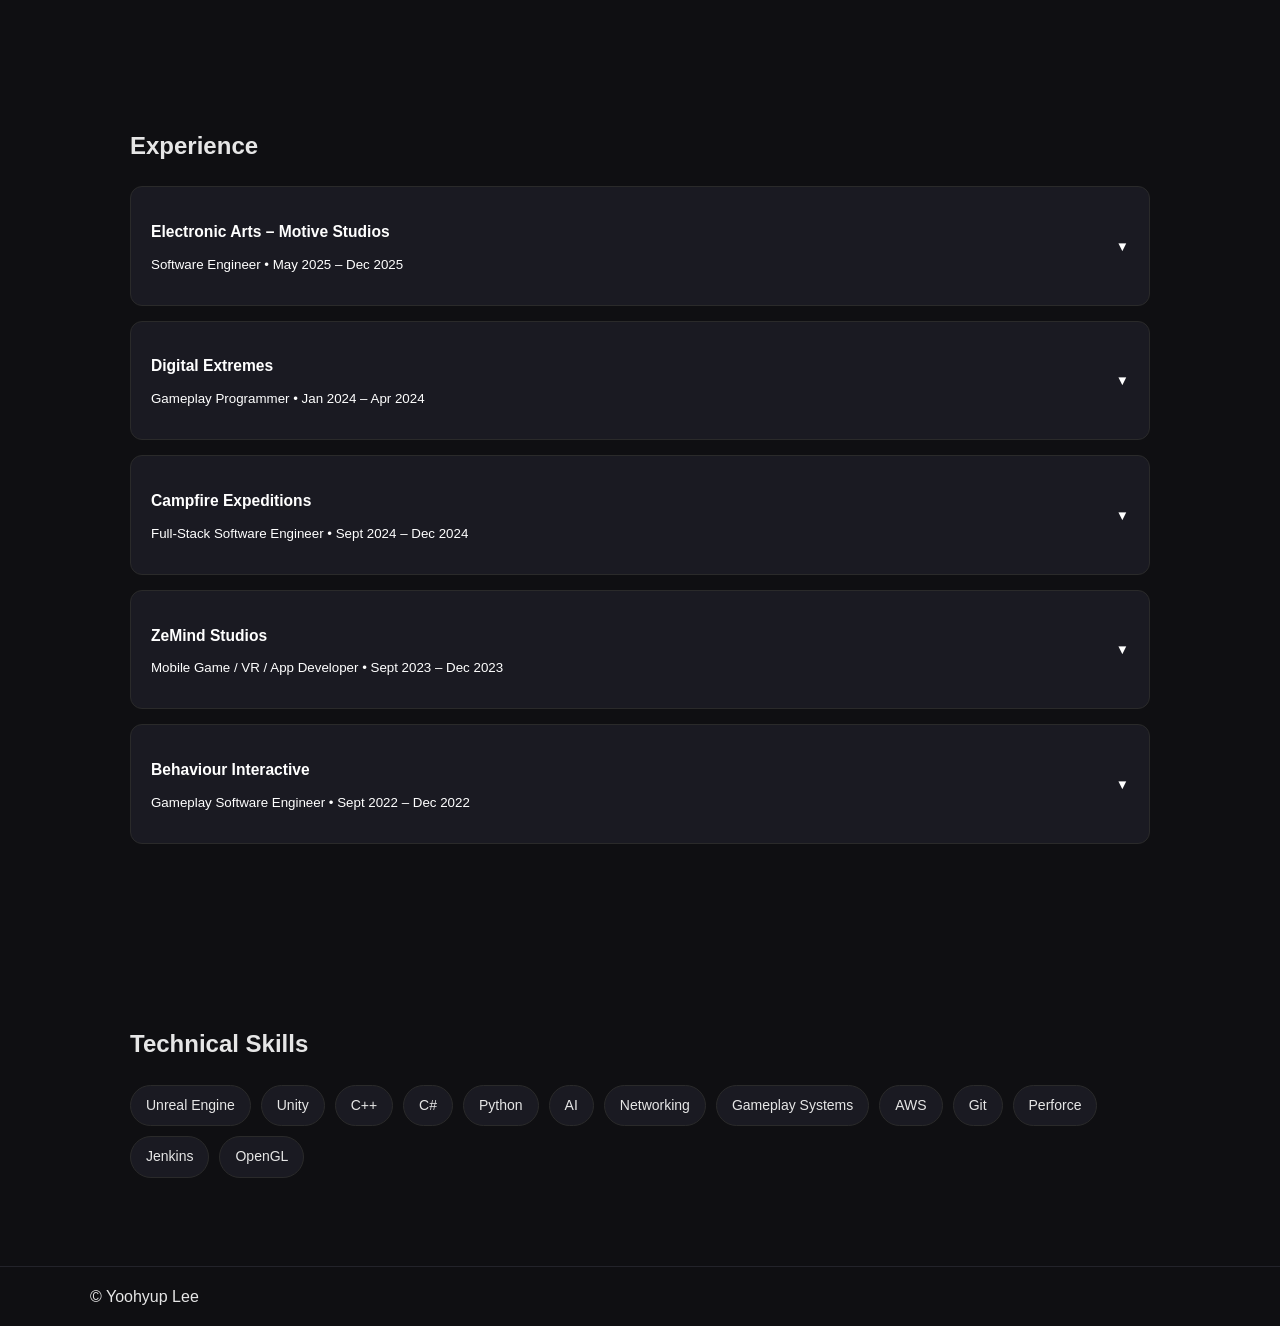
==== commit a3ef792b: "Added New Project Puttzzle" ====
--- a/index.html
+++ b/index.html
@@ -107,6 +107,12 @@
 
         <!-- SIDE LIST -->
         <div class="project-side">
+
+            <div class="project-card square"
+                 onclick="setActiveProject('golf', this)">
+                <h3>Puttzzle</h3>
+                <p>Focus on Quality and Shippable Contents</p>
+            </div>
 
             <div class="project-card square"
                  onclick="setActiveProject('fightnight', this)">
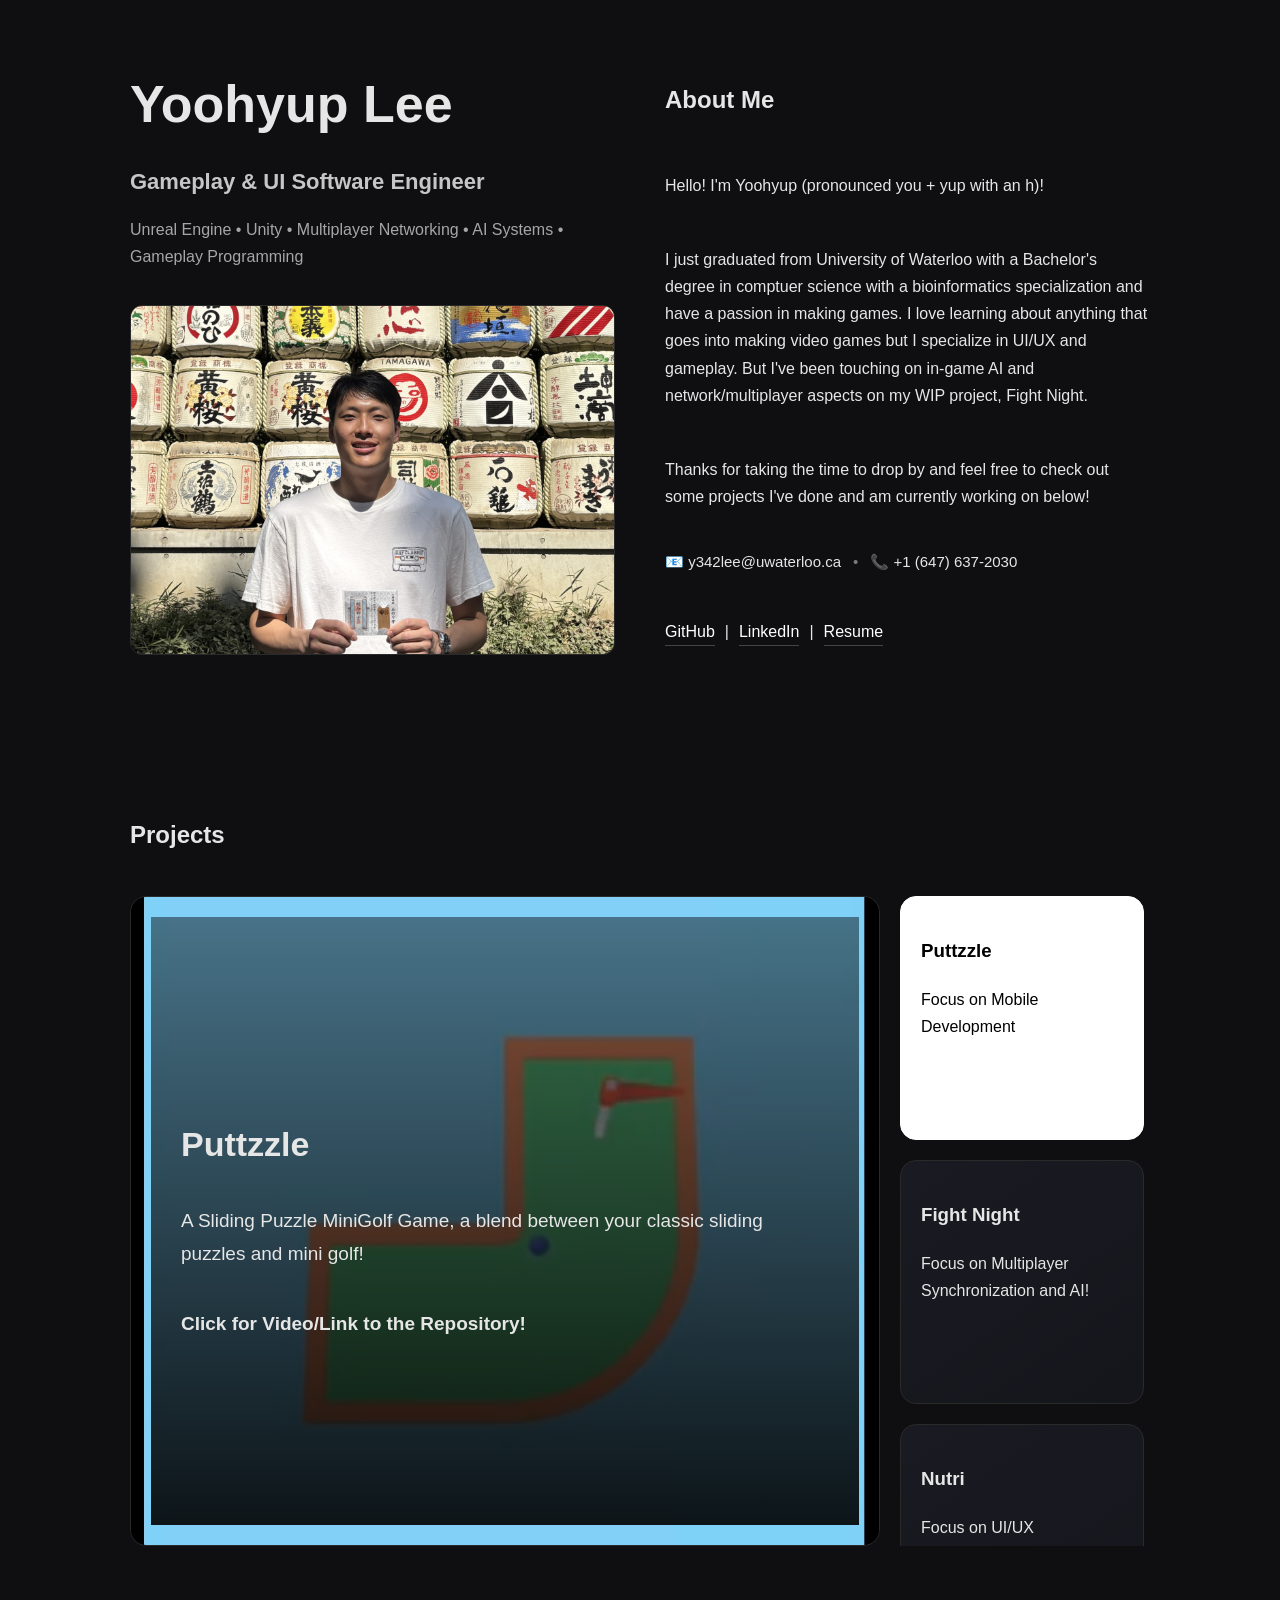
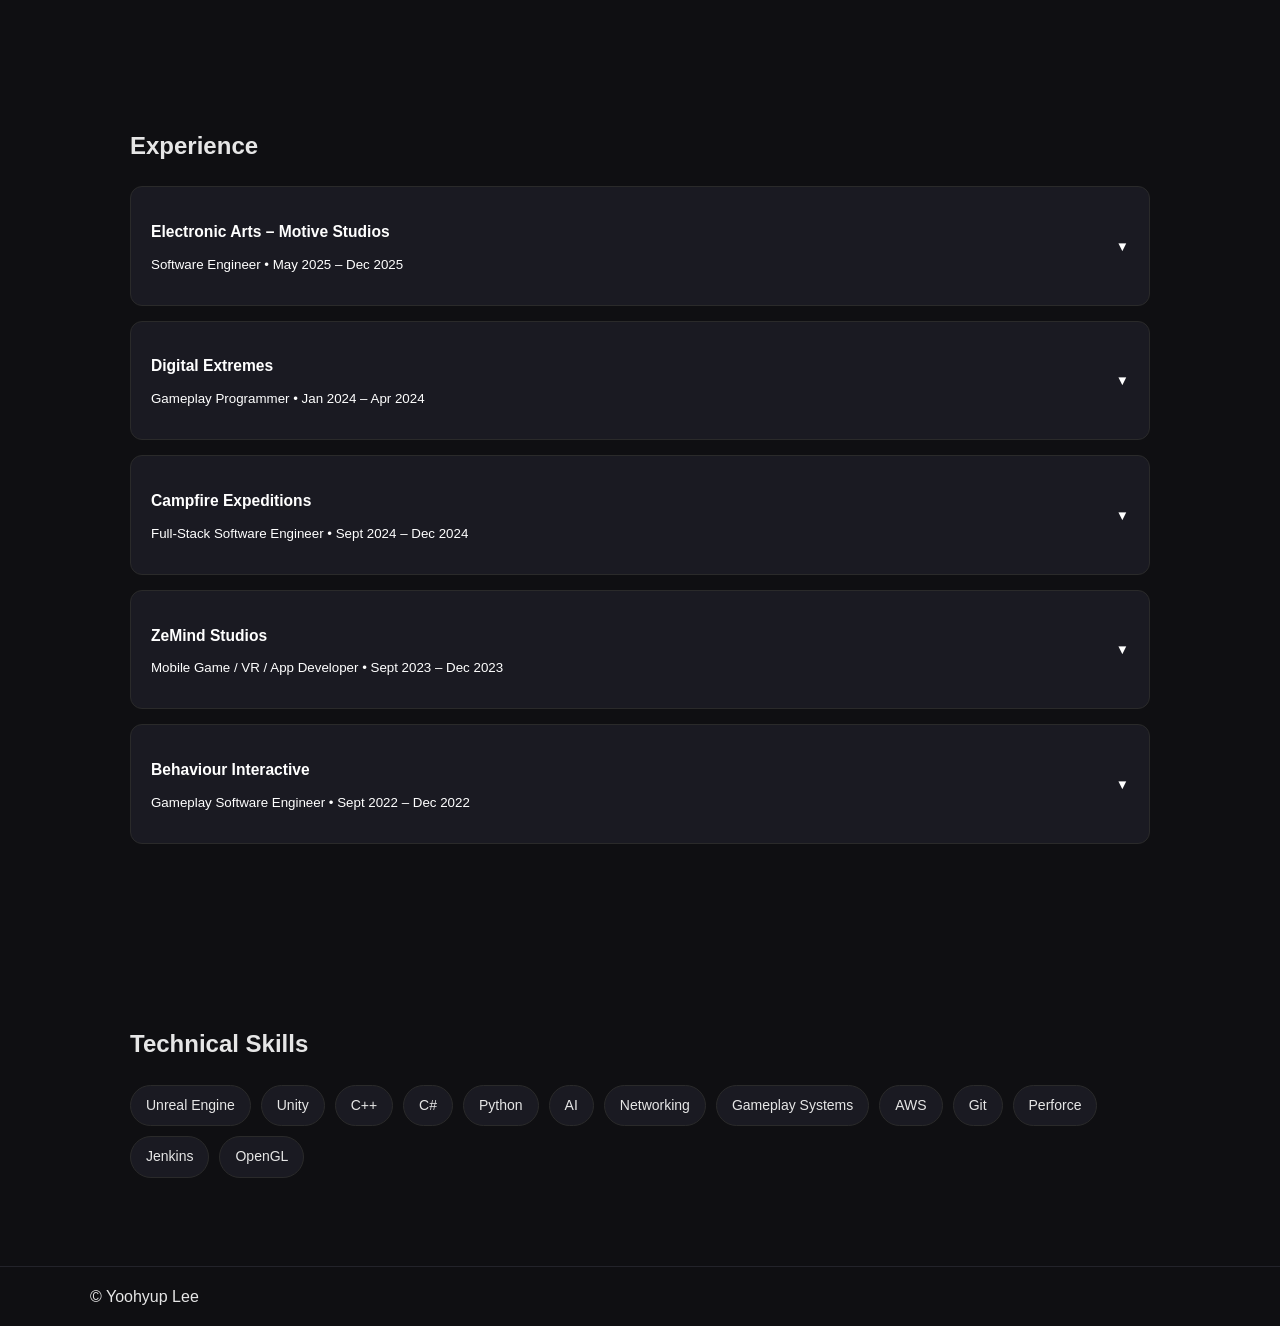
==== commit db5e3271: "added Puttzzle assets" ====
--- a/index.html
+++ b/index.html
@@ -111,7 +111,7 @@
             <div class="project-card square"
                  onclick="setActiveProject('golf', this)">
                 <h3>Puttzzle</h3>
-                <p>Focus on Quality and Shippable Contents</p>
+                <p>Focus on Mobile Development</p>
             </div>
 
             <div class="project-card square"
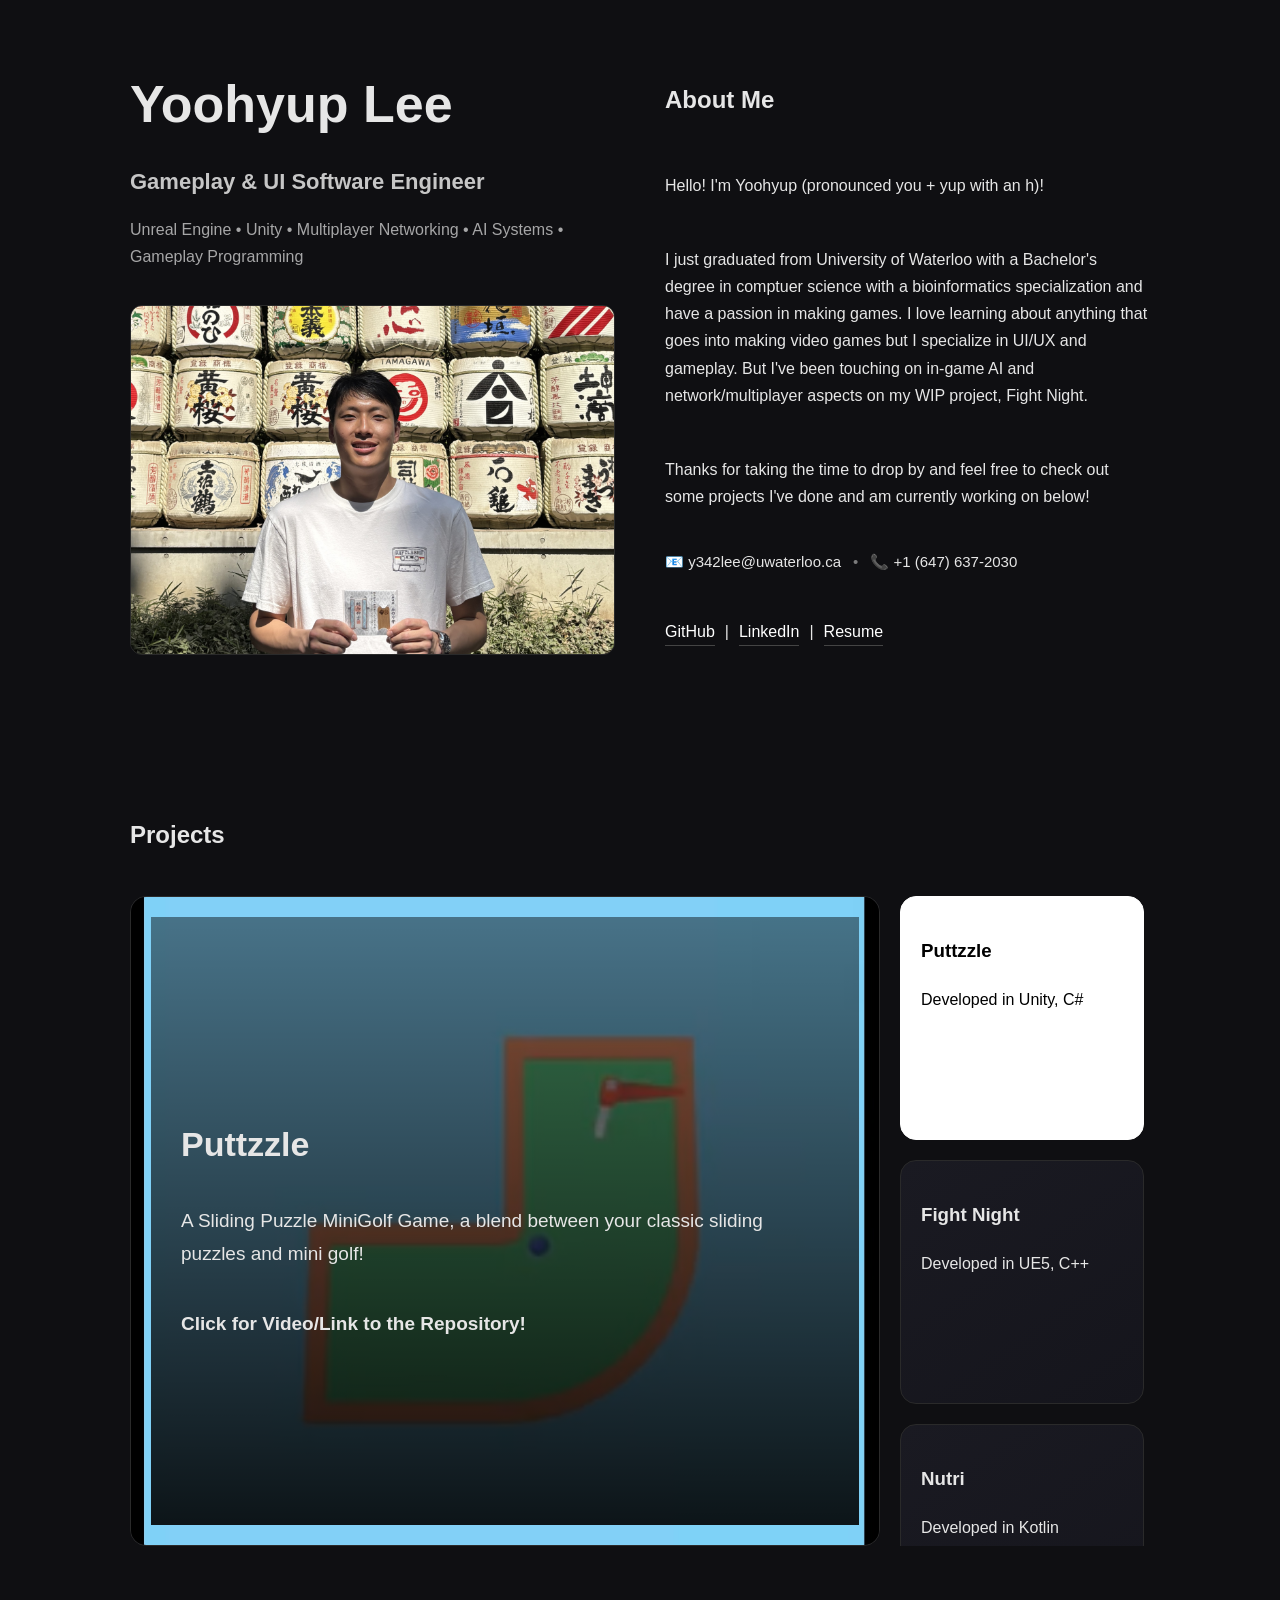
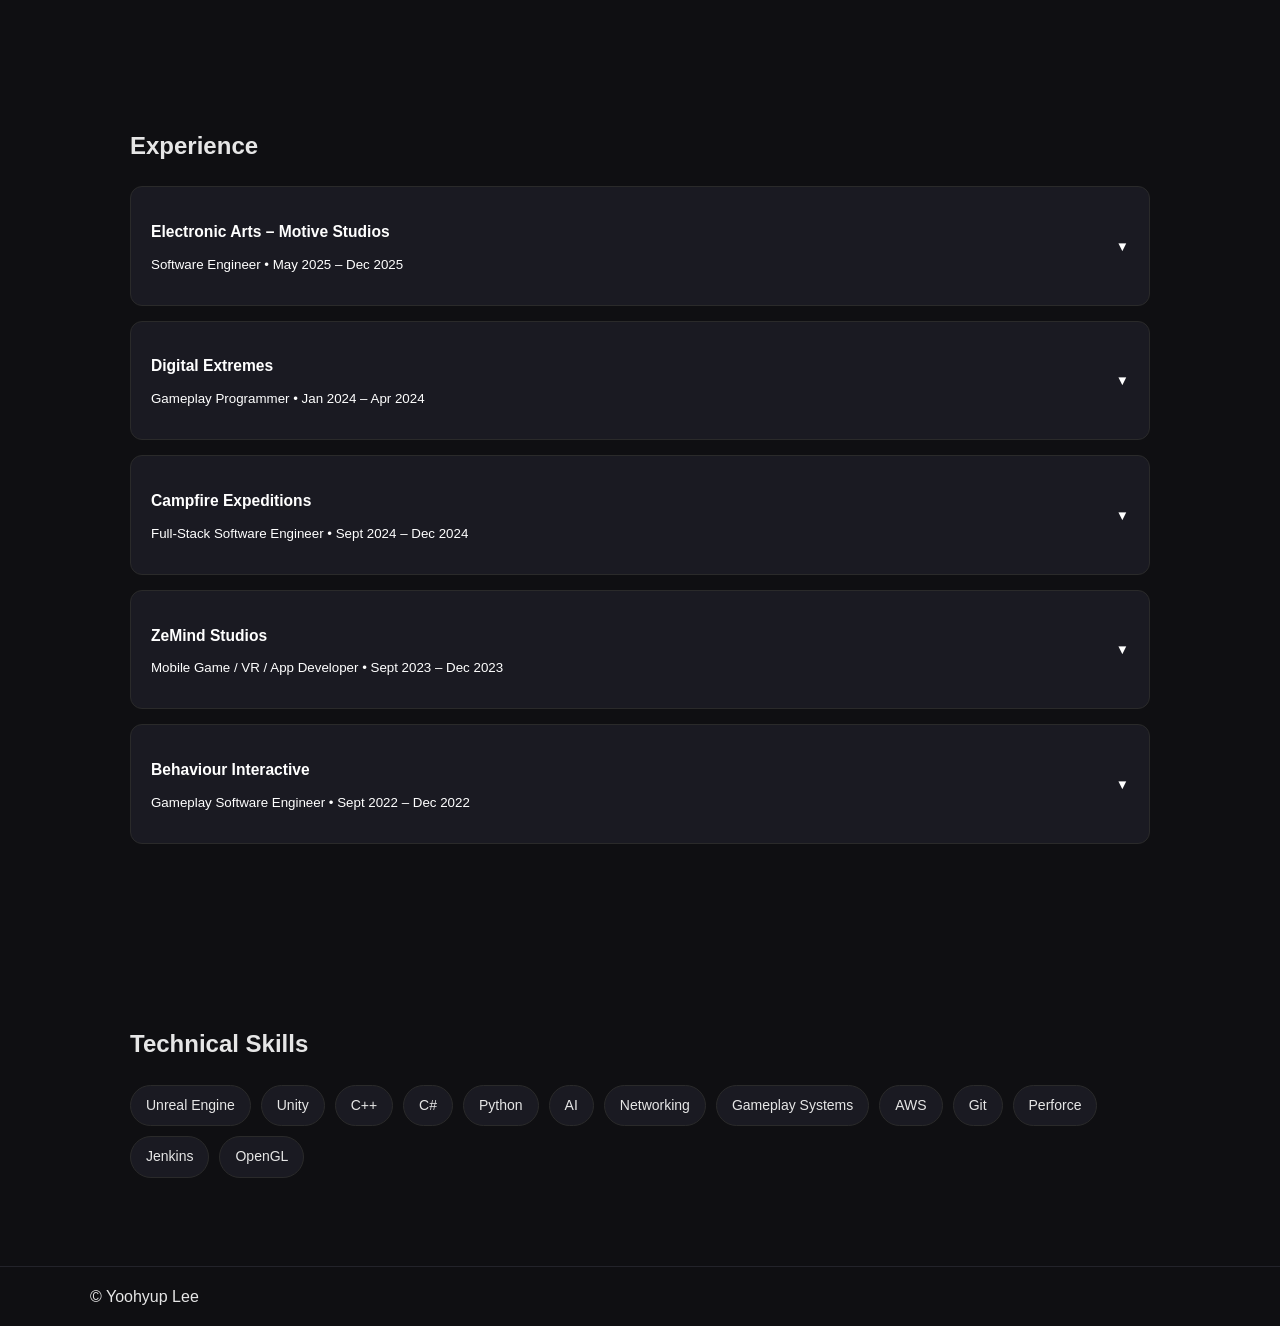
==== commit 0089a1e3: "Revise project descriptions with development details" ====
--- a/index.html
+++ b/index.html
@@ -111,37 +111,37 @@
             <div class="project-card square"
                  onclick="setActiveProject('golf', this)">
                 <h3>Puttzzle</h3>
-                <p>Focus on Mobile Development</p>
+                <p>Developed in Unity, C#</p>
             </div>
 
             <div class="project-card square"
                  onclick="setActiveProject('fightnight', this)">
                 <h3>Fight Night</h3>
-                <p>Focus on Multiplayer Synchronization and AI!</p>
+                <p>Developed in UE5, C++</p>
             </div>
 
             <div class="project-card square"
                  onclick="setActiveProject('nutri', this)">
                 <h3>Nutri</h3>
-                <p>Focus on UI/UX</p>
+                <p>Developed in Kotlin</p>
             </div>
 
             <div class="project-card square"
                  onclick="setActiveProject('eye', this)">
                 <h3>Eye for an Eye</h3>
-                <p>Focus on Gameplay and AI</p>
+                <p>Developed in Unity, C#</p></p>
             </div>
 
             <div class="project-card square"
                  onclick="setActiveProject('rhythm', this)">
                 <h3>Rhythm</h3>
-                <p>Focus on Gameplay and Timing</p>
+                <p>Developed in Unity, C#</p>
             </div>
 
             <div class="project-card square"
                  onclick="setActiveProject('bio', this)">
                 <h3>Bioinformatics</h3>
-                <p>Focus on Machine Learning</p>
+                <p>Developed in Python</p>
             </div>
 
         </div>
@@ -385,4 +385,4 @@
 
 </html>
 
-<script src="script.js"></script>+<script src="script.js"></script>
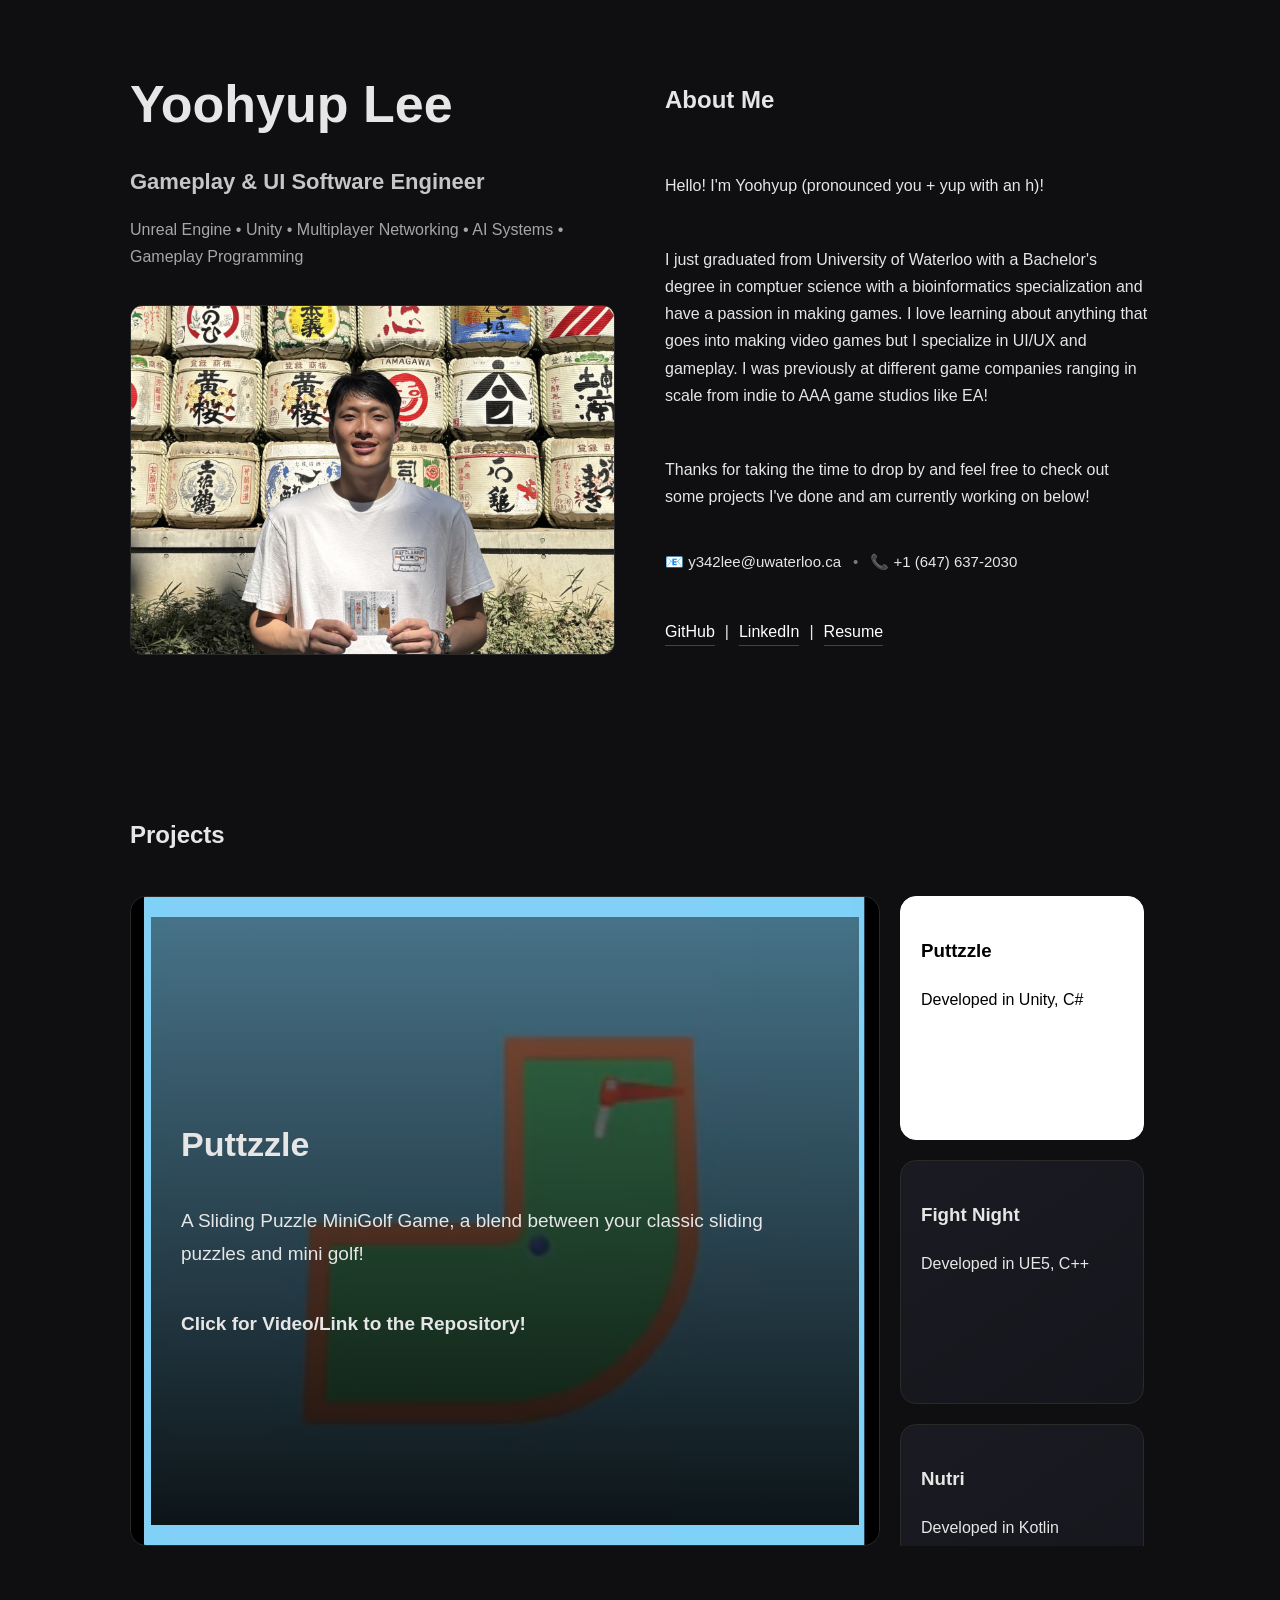
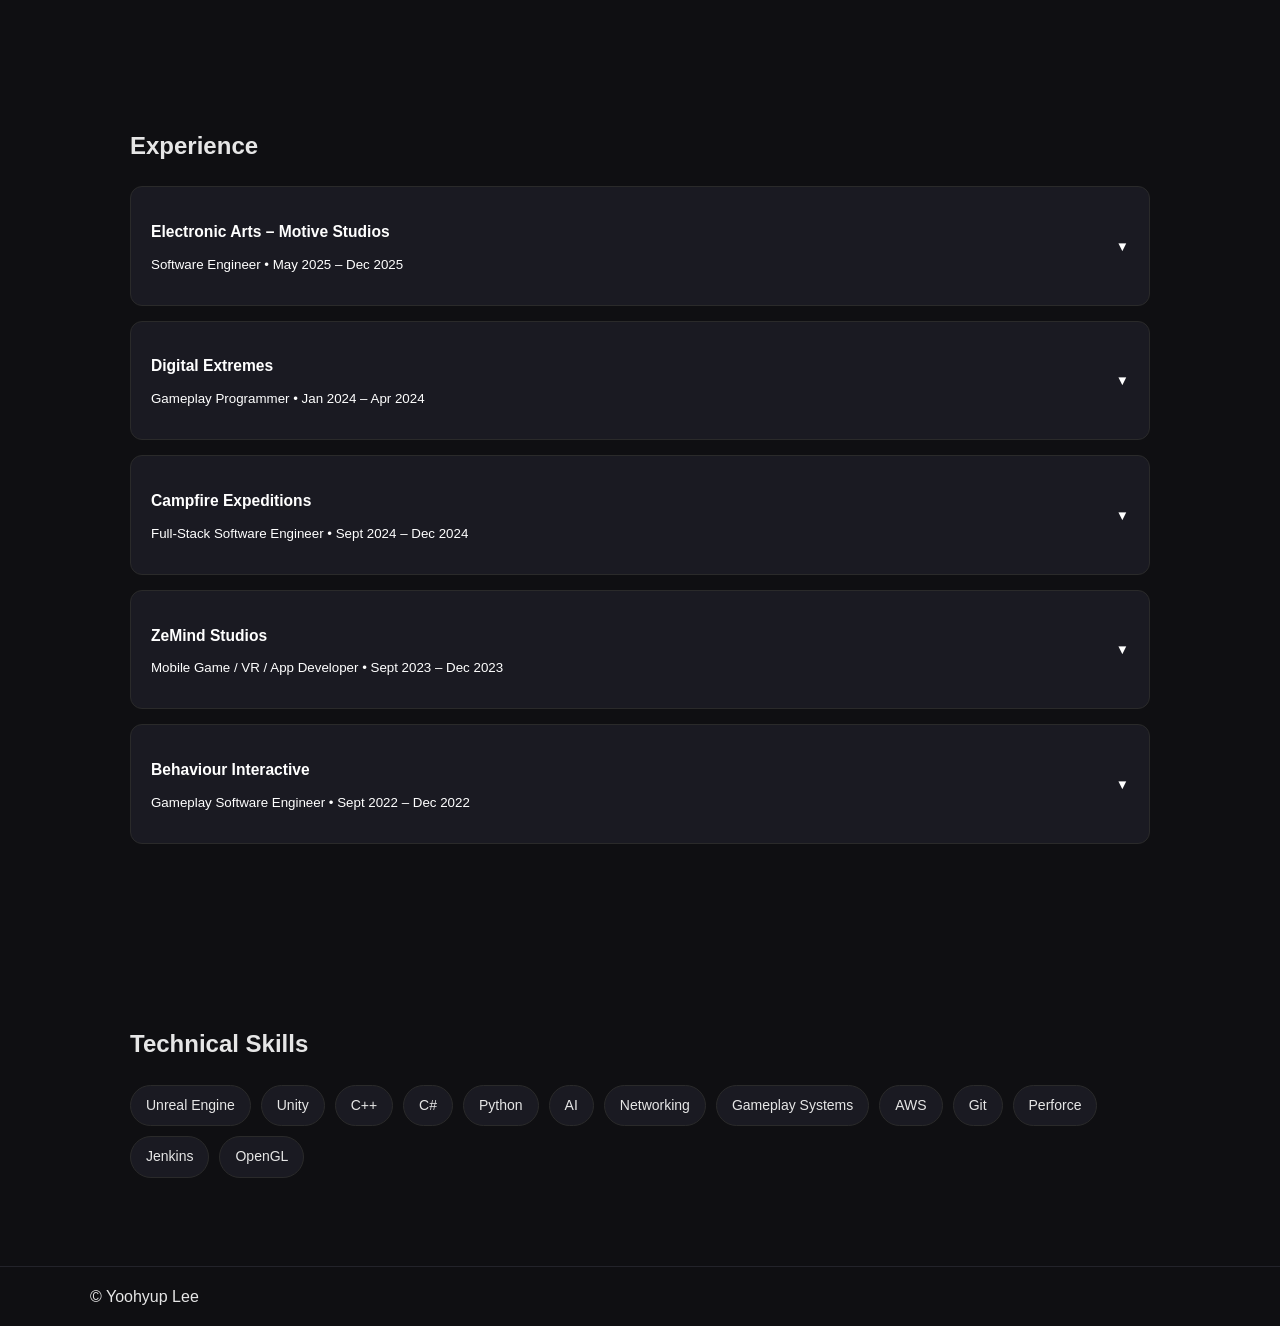
==== commit 997da87c: "update index.html" ====
--- a/index.html
+++ b/index.html
@@ -43,7 +43,7 @@
                 I just graduated from University of Waterloo with a 
                 Bachelor's degree in comptuer science with a bioinformatics specialization and have a passion in making 
                 games. I love learning about anything that goes into making video games but I specialize in UI/UX and gameplay.
-                But I've been touching on in-game AI and network/multiplayer aspects on my WIP project, Fight Night. 
+                I was previously at different game companies ranging in scale from indie to AAA game studios like EA!
             </p>
 
             <p>
